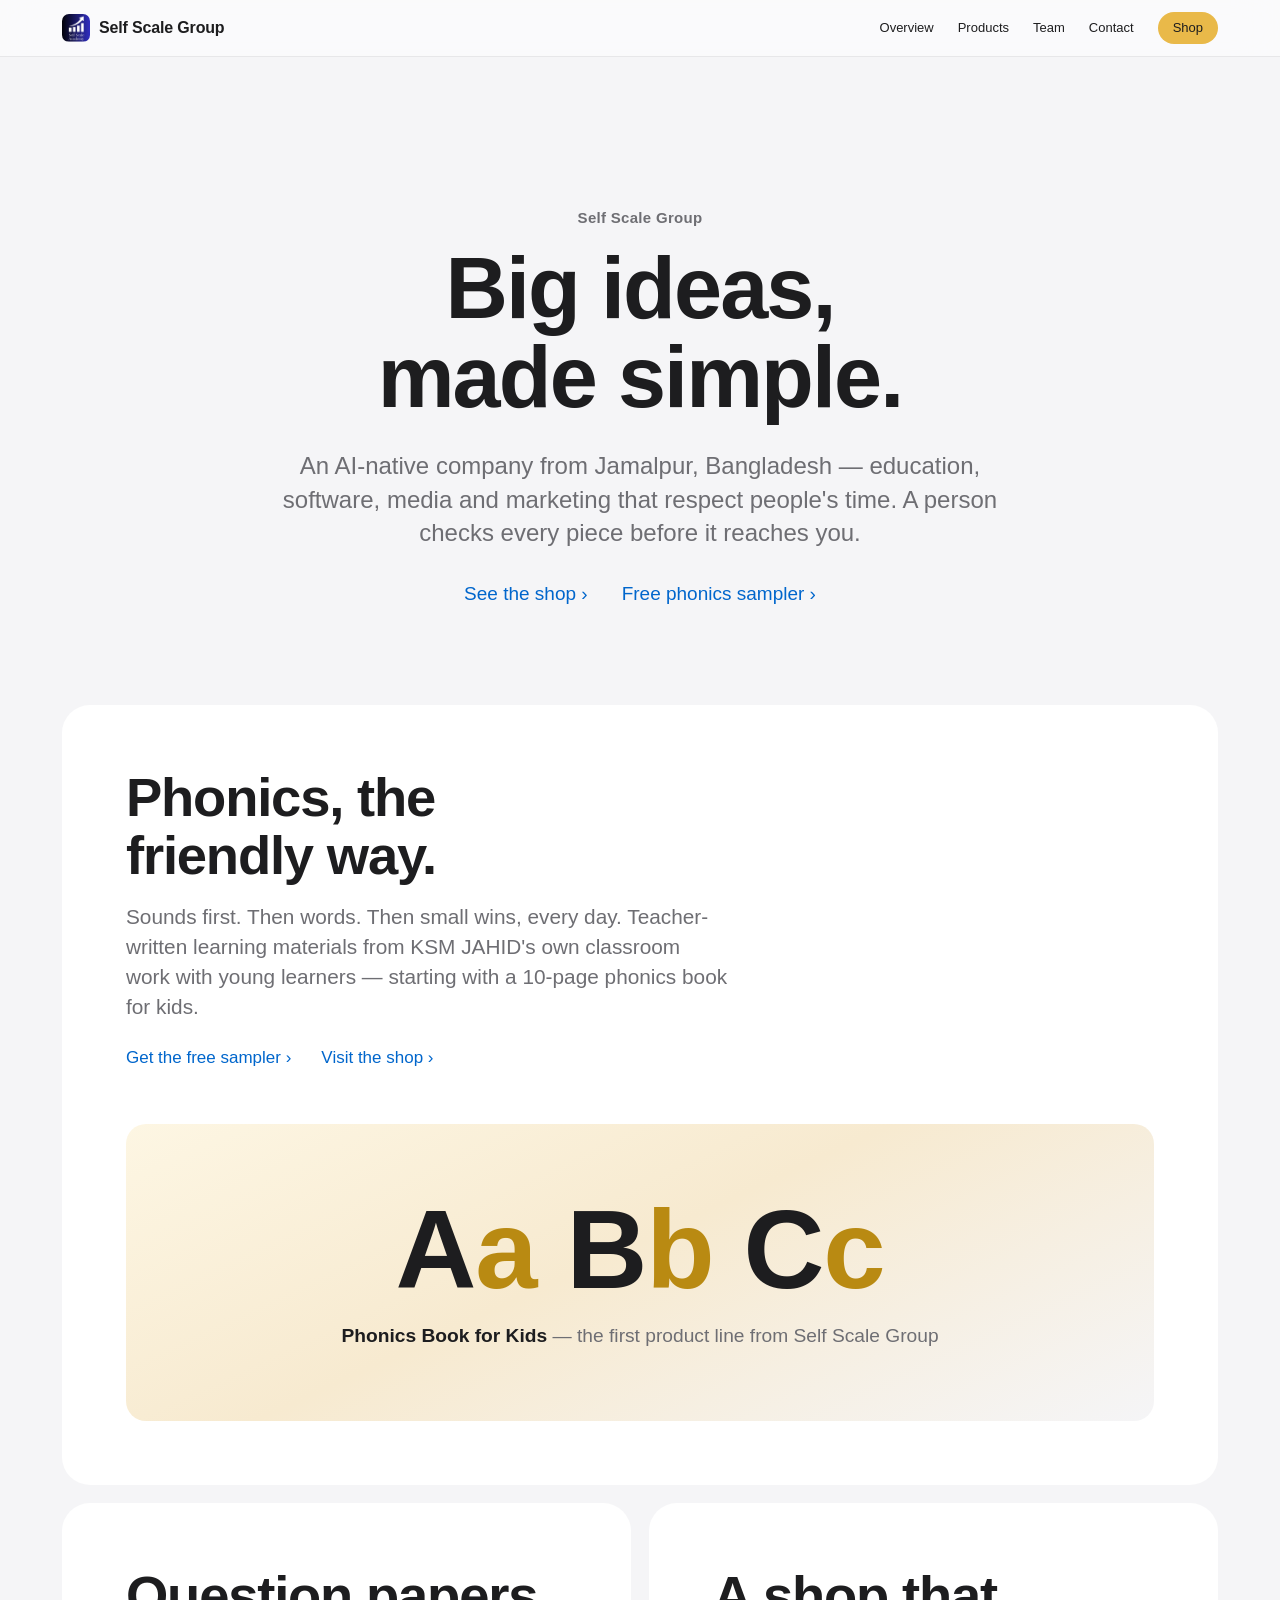
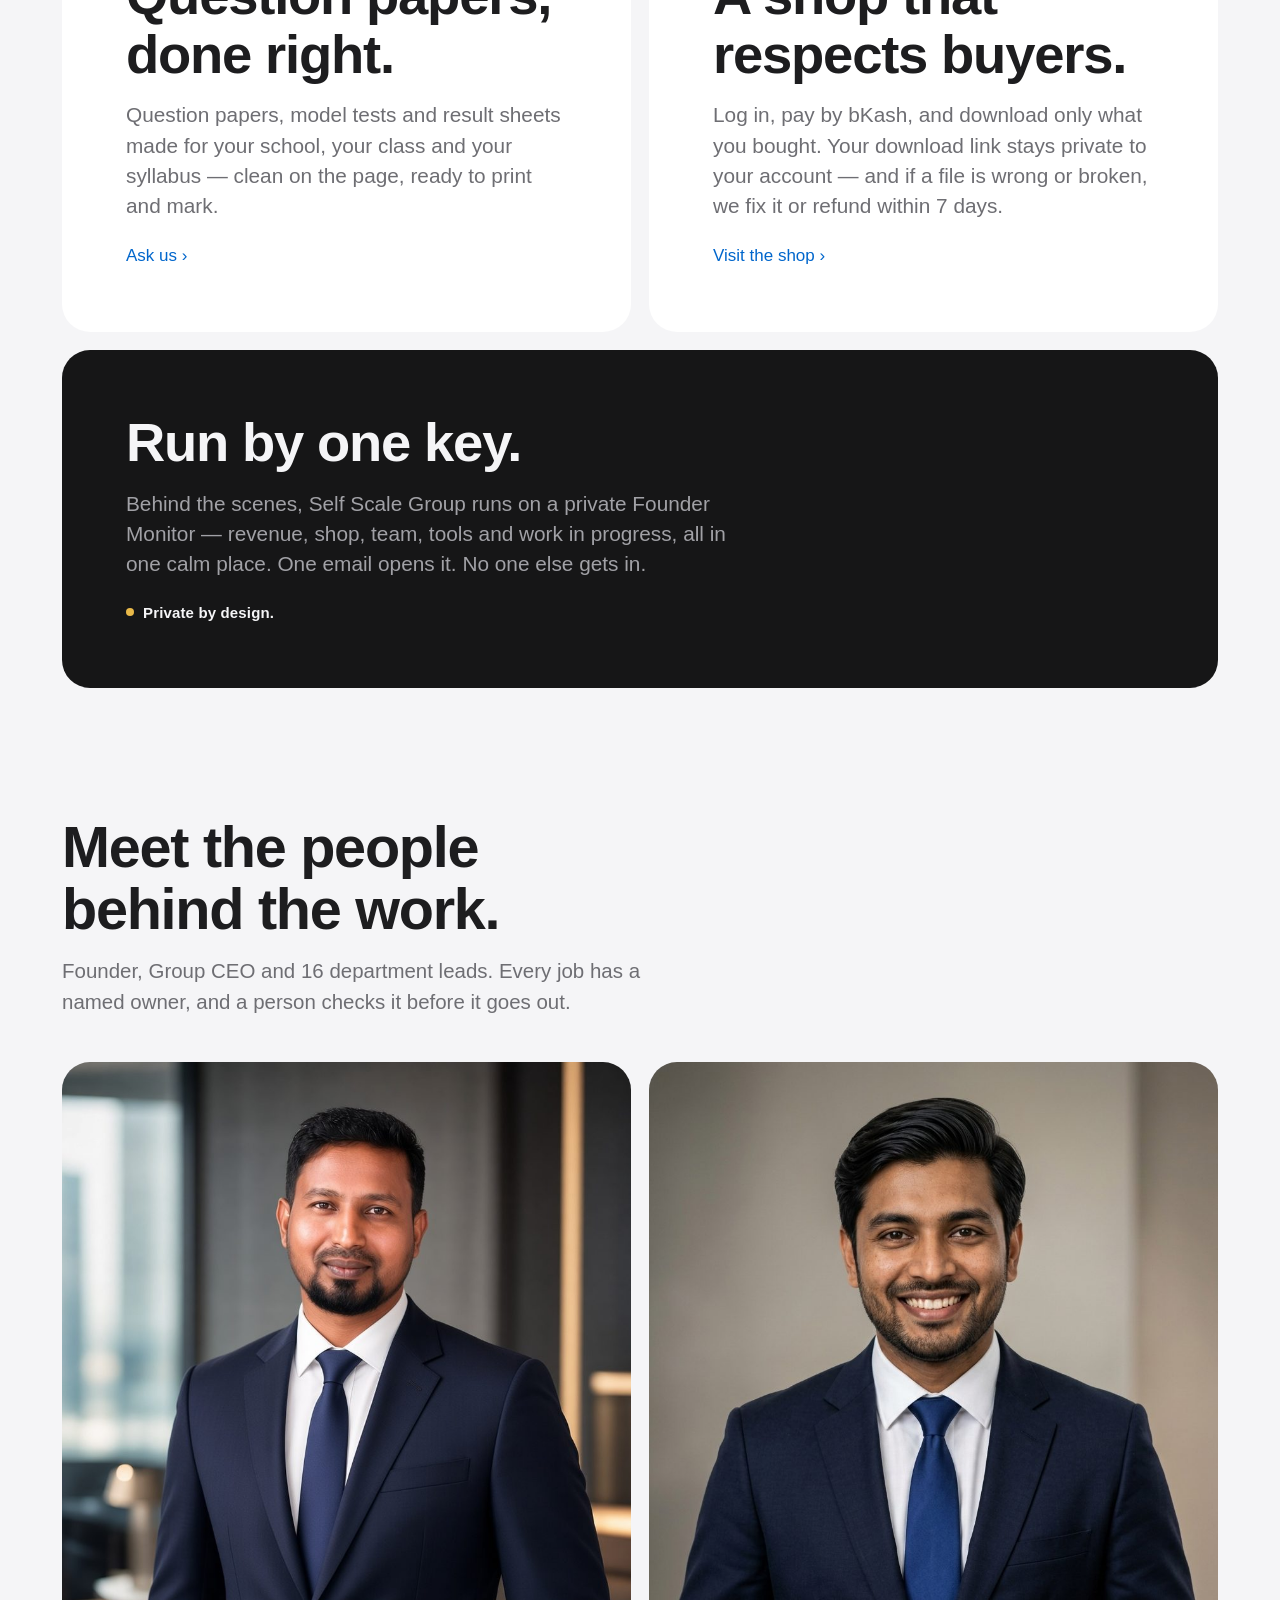
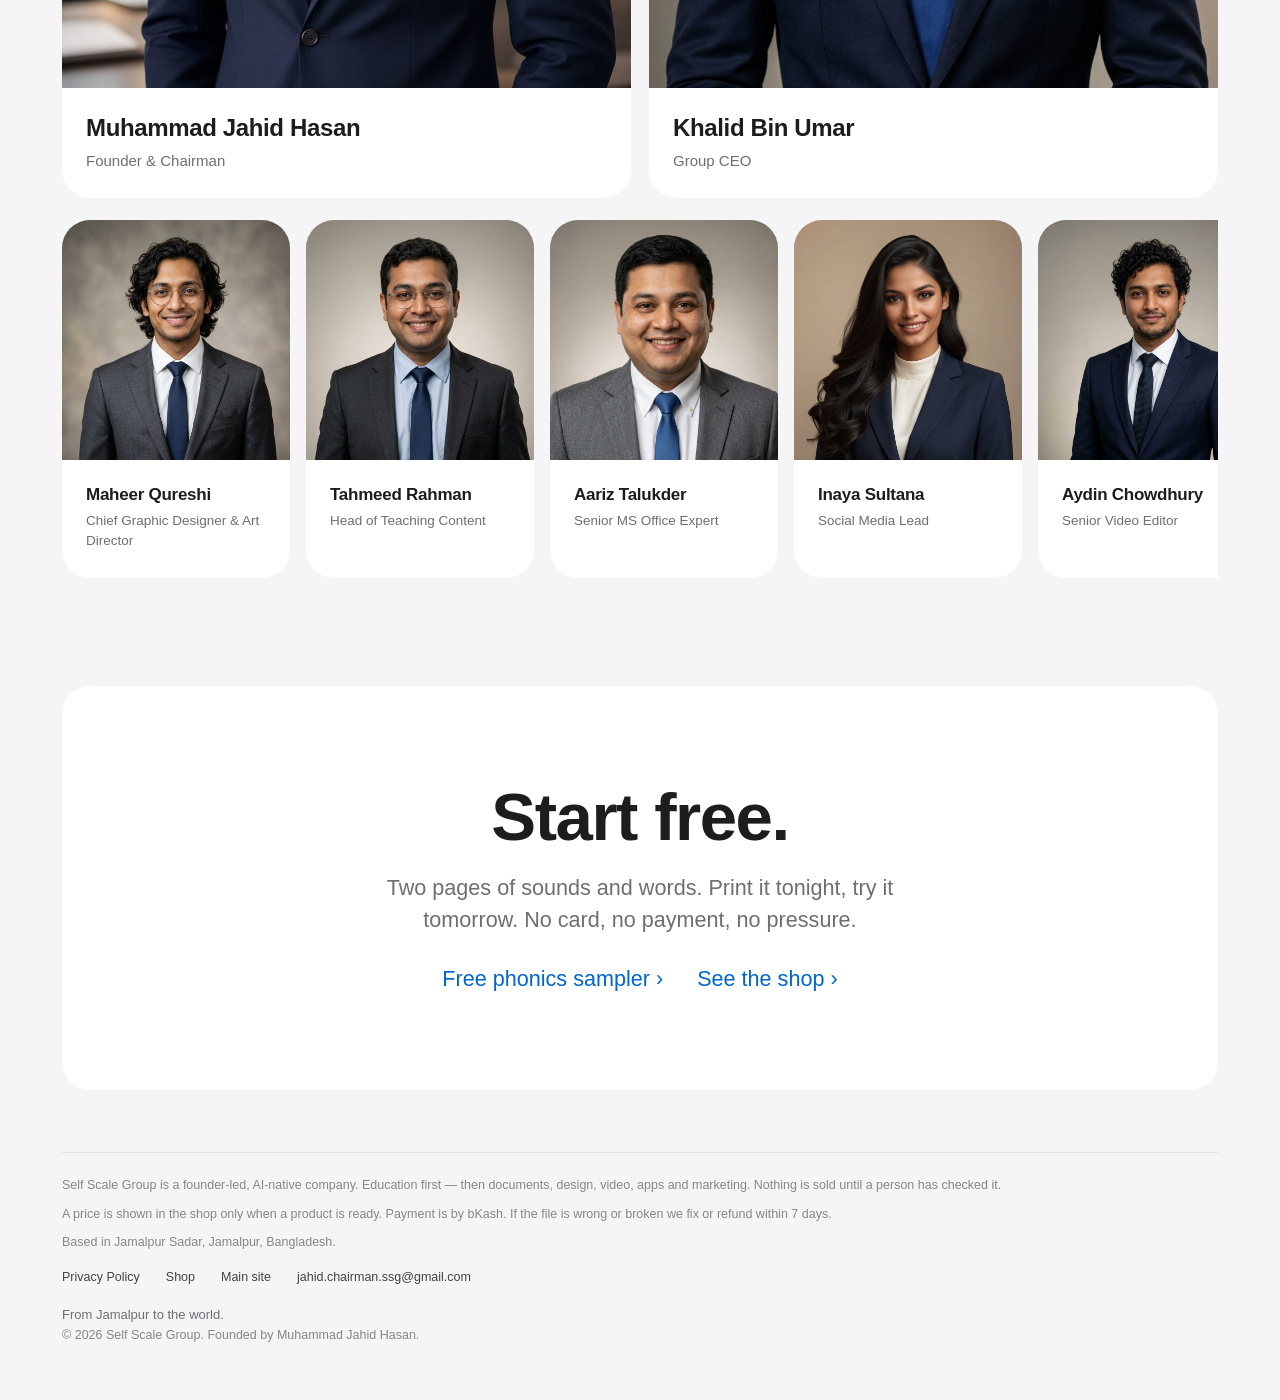
==== apple.html @ e23662d9 "Apple-style homepage preview (Founder review)" ====
<!DOCTYPE html>
<html lang="en">
<head>
<meta charset="utf-8">
<meta name="viewport" content="width=device-width, initial-scale=1">
<title>Self Scale Group</title>
<meta name="description" content="Self Scale Group is a founder-led, AI-native company from Jamalpur, Bangladesh: education, software, media and marketing, checked by a person before it reaches you.">
<meta name="robots" content="noindex">
<link rel="stylesheet" href="apple.css">
<link rel="icon" href="assets/logo-original.jpg">
</head>
<body>

<!-- ============ STICKY MINI-NAV ============ -->
<header class="mini-nav" id="miniNav">
  <div class="nav-in">
    <a class="wordmark" href="#top" aria-label="Self Scale Group — home">
      <img src="assets/logo-original.jpg" alt="" width="28" height="28">Self&nbsp;Scale&nbsp;Group
    </a>
    <nav class="nav-links" aria-label="Preview">
      <a href="#top">Overview</a>
      <a href="#products">Products</a>
      <a href="#team">Team</a>
      <a href="#contact">Contact</a>
      <a class="shop-pill" href="shop.html">Shop</a>
    </nav>
  </div>
</header>

<main id="top">

  <!-- ============ HERO ============ -->
  <section class="hero reveal">
    <p class="eyebrow">Self Scale Group</p>
    <h1>Big ideas, made simple.</h1>
    <p class="sub">An AI-native company from Jamalpur, Bangladesh — education, software, media and marketing that respect people's time. A person checks every piece before it reaches you.</p>
    <p class="hero-links">
      <a href="shop.html">See the shop</a>
      <a href="assets/Phonics_Free_Sampler.pdf">Free phonics sampler</a>
    </p>
  </section>

  <div class="wrap" id="products">
    <div class="tiles">

      <!-- ============ FEATURE TILE ============ -->
      <article class="tile light reveal">
        <h2>Phonics, the friendly way.</h2>
        <p class="tile-sub">Sounds first. Then words. Then small wins, every day. Teacher-written learning materials from KSM JAHID's own classroom work with young learners — starting with a 10-page phonics book for kids.</p>
        <p class="tile-links">
          <a href="assets/Phonics_Free_Sampler.pdf">Get the free sampler</a>
          <a href="shop.html">Visit the shop</a>
        </p>
        <div class="book-art" aria-hidden="true">
          <p class="letters">A<span>a</span> B<span>b</span> C<span>c</span></p>
          <p class="book-title"><b>Phonics Book for Kids</b> — the first product line from Self Scale Group</p>
        </div>
      </article>

      <!-- ============ TWO-TILE GRID ============ -->
      <div class="grid-2">
        <article class="tile light reveal">
          <h2>Question papers, done right.</h2>
          <p class="tile-sub">Question papers, model tests and result sheets made for your school, your class and your syllabus — clean on the page, ready to print and mark.</p>
          <p class="tile-links">
            <a href="index.html#contact">Ask us</a>
          </p>
        </article>
        <article class="tile light reveal">
          <h2>A shop that respects buyers.</h2>
          <p class="tile-sub">Log in, pay by bKash, and download only what you bought. Your download link stays private to your account — and if a file is wrong or broken, we fix it or refund within 7 days.</p>
          <p class="tile-links">
            <a href="shop.html">Visit the shop</a>
          </p>
        </article>
      </div>

      <!-- ============ DARK TILE ============ -->
      <article class="tile dark reveal">
        <h2>Run by one key.</h2>
        <p class="tile-sub">Behind the scenes, Self Scale Group runs on a private Founder Monitor — revenue, shop, team, tools and work in progress, all in one calm place. One email opens it. No one else gets in.</p>
        <p class="dark-note">Private by design.</p>
      </article>

    </div>
  </div>

  <!-- ============ TEAM ============ -->
  <section class="team-sec" id="team">
    <div class="wrap">
      <div class="reveal">
        <h2>Meet the people behind the work.</h2>
        <p class="sec-sub">Founder, Group CEO and 16 department leads. Every job has a named owner, and a person checks it before it goes out.</p>
      </div>

      <div class="lead-pair">
        <article class="person big reveal zoom">
          <div class="photo"><img src="assets/photos/founder.jpg" alt="Portrait of Muhammad Jahid Hasan" width="900" height="1121" loading="lazy"></div>
          <div class="meta">
            <p class="name">Muhammad Jahid Hasan</p>
            <p class="role">Founder &amp; Chairman</p>
          </div>
        </article>
        <article class="person big reveal zoom">
          <div class="photo"><img src="assets/photos/ceo.jpg" alt="Portrait of Khalid Bin Umar" width="896" height="1200" loading="lazy"></div>
          <div class="meta">
            <p class="name">Khalid Bin Umar</p>
            <p class="role">Group CEO</p>
          </div>
        </article>
      </div>

      <div class="team-row-wrap reveal">
        <div class="team-row" aria-label="Department leads">
          <article class="person">
            <div class="photo"><img src="assets/photos/maheer.jpg" alt="Portrait of Maheer Qureshi" loading="lazy"></div>
            <div class="meta"><p class="name">Maheer Qureshi</p><p class="role">Chief Graphic Designer &amp; Art Director</p></div>
          </article>
          <article class="person">
            <div class="photo"><img src="assets/photos/tahmeed.jpg" alt="Portrait of Tahmeed Rahman" loading="lazy"></div>
            <div class="meta"><p class="name">Tahmeed Rahman</p><p class="role">Head of Teaching Content</p></div>
          </article>
          <article class="person">
            <div class="photo"><img src="assets/photos/aariz.jpg" alt="Portrait of Aariz Talukder" loading="lazy"></div>
            <div class="meta"><p class="name">Aariz Talukder</p><p class="role">Senior MS Office Expert</p></div>
          </article>
          <article class="person">
            <div class="photo"><img src="assets/photos/inaya.jpg" alt="Portrait of Inaya Sultana" loading="lazy"></div>
            <div class="meta"><p class="name">Inaya Sultana</p><p class="role">Social Media Lead</p></div>
          </article>
          <article class="person">
            <div class="photo"><img src="assets/photos/aydin.jpg" alt="Portrait of Aydin Chowdhury" loading="lazy"></div>
            <div class="meta"><p class="name">Aydin Chowdhury</p><p class="role">Senior Video Editor</p></div>
          </article>
          <article class="person">
            <div class="photo"><img src="assets/photos/arham.jpg" alt="Portrait of Arham Siddiqui" loading="lazy"></div>
            <div class="meta"><p class="name">Arham Siddiqui</p><p class="role">Marketing Lead</p></div>
          </article>
          <article class="person">
            <div class="photo"><img src="assets/photos/zavian.jpg" alt="Portrait of Zavian Karim" loading="lazy"></div>
            <div class="meta"><p class="name">Zavian Karim</p><p class="role">Senior App Developer</p></div>
          </article>
          <article class="person">
            <div class="photo"><img src="assets/photos/taseen.jpg" alt="Portrait of Taseen Ahmed" loading="lazy"></div>
            <div class="meta"><p class="name">Taseen Ahmed</p><p class="role">AI Prompt Engineer</p></div>
          </article>
          <article class="person">
            <div class="photo"><img src="assets/photos/zunaira.jpg" alt="Portrait of Zunaira Haque" loading="lazy"></div>
            <div class="meta"><p class="name">Zunaira Haque</p><p class="role">Chief Quality Checker</p></div>
          </article>
          <article class="person">
            <div class="photo"><img src="assets/photos/awuf.jpg" alt="Portrait of Abdur Rahman Awuf" loading="lazy"></div>
            <div class="meta"><p class="name">Abdur Rahman Awuf</p><p class="role">Head of Finance &amp; Accounts</p></div>
          </article>
          <article class="person">
            <div class="photo"><img src="assets/photos/samira.jpg" alt="Portrait of Samira Khatun" loading="lazy"></div>
            <div class="meta"><p class="name">Samira Khatun</p><p class="role">Head of People &amp; HR</p></div>
          </article>
          <article class="person">
            <div class="photo"><img src="assets/photos/rafid.jpg" alt="Portrait of Rafid Hasan" loading="lazy"></div>
            <div class="meta"><p class="name">Rafid Hasan</p><p class="role">Operations Manager</p></div>
          </article>
          <article class="person">
            <div class="photo"><img src="assets/photos/mishal.jpg" alt="Portrait of Mishal Karim" loading="lazy"></div>
            <div class="meta"><p class="name">Mishal Karim</p><p class="role">Head of Research &amp; Intelligence</p></div>
          </article>
          <article class="person">
            <div class="photo"><img src="assets/photos/arman.jpg" alt="Portrait of Arman Hossain" loading="lazy"></div>
            <div class="meta"><p class="name">Arman Hossain</p><p class="role">Head of Revenue &amp; Sales</p></div>
          </article>
          <article class="person">
            <div class="photo"><img src="assets/photos/nusrat.jpg" alt="Portrait of Nusrat Jahan" loading="lazy"></div>
            <div class="meta"><p class="name">Nusrat Jahan</p><p class="role">Client Success Lead</p></div>
          </article>
          <article class="person">
            <div class="photo"><img src="assets/photos/sakib.jpg" alt="Portrait of Sakib Rahman" loading="lazy"></div>
            <div class="meta"><p class="name">Sakib Rahman</p><p class="role">Legal &amp; Compliance Officer</p></div>
          </article>
        </div>
      </div>
    </div>
  </section>

  <!-- ============ CLOSING BAND ============ -->
  <div class="wrap">
    <section class="closing reveal">
      <h2>Start free.</h2>
      <p>Two pages of sounds and words. Print it tonight, try it tomorrow. No card, no payment, no pressure.</p>
      <p class="hero-links">
        <a href="assets/Phonics_Free_Sampler.pdf">Free phonics sampler</a>
        <a href="shop.html">See the shop</a>
      </p>
    </section>
  </div>

</main>

<!-- ============ FOOTER ============ -->
<footer class="site-foot" id="contact">
  <div class="wrap">
    <div class="fine">
      <p>Self Scale Group is a founder-led, AI-native company. Education first — then documents, design, video, apps and marketing. Nothing is sold until a person has checked it.</p>
      <p>A price is shown in the shop only when a product is ready. Payment is by bKash. If the file is wrong or broken we fix or refund within 7 days.</p>
      <p>Based in Jamalpur Sadar, Jamalpur, Bangladesh.</p>
    </div>
    <div class="foot-row">
      <a href="privacy.html">Privacy Policy</a>
      <a href="shop.html">Shop</a>
      <a href="index.html">Main site</a>
      <a href="mailto:jahid.chairman.ssg@gmail.com">jahid.chairman.ssg@gmail.com</a>
    </div>
    <p class="foot-sign">From Jamalpur to the world.</p>
    <p>© 2026 Self Scale Group. Founded by Muhammad Jahid Hasan.</p>
  </div>
</footer>

<script>
(function () {
  var reduce = window.matchMedia("(prefers-reduced-motion: reduce)").matches;

  /* fade-and-rise on scroll, with a soft stagger per section */
  var items = Array.prototype.slice.call(document.querySelectorAll(".reveal"));
  items.forEach(function (el, i) {
    el.style.transitionDelay = ((i % 3) * 0.12) + "s";
  });
  if (reduce || !("IntersectionObserver" in window)) {
    items.forEach(function (el) { el.classList.add("in"); });
  } else {
    var io = new IntersectionObserver(function (entries) {
      entries.forEach(function (entry) {
        if (entry.isIntersecting) {
          entry.target.classList.add("in");
          io.unobserve(entry.target);
        }
      });
    }, { threshold: 0.15, rootMargin: "0px 0px -6% 0px" });
    items.forEach(function (el) { io.observe(el); });
  }

  /* glass nav shadow after scroll */
  var nav = document.getElementById("miniNav");
  function onScroll() {
    if (window.scrollY > 8) nav.classList.add("scrolled");
    else nav.classList.remove("scrolled");
  }
  window.addEventListener("scroll", onScroll, { passive: true });
  onScroll();
})();
</script>
</body>
</html>
---- apple.css ----
/* Self Scale Group — Apple-style preview (apple.html)
   Design language: calm white / #f5f5f7 surfaces, near-black ink,
   one blue link colour, giant rounded tiles, glass sticky bar. */

:root{
  --bg:#f5f5f7;
  --surface:#fff;
  --ink:#1d1d1f;
  --sub:#6e6e73;
  --faint:#86868b;
  --link:#06c;
  --link-hover:#004c99;
  --gold:#e9b949;
  --gold-ink:#1d1d1f;
  --hair:rgba(0,0,0,.08);
  --radius:28px;
  --radius-s:20px;
  --wrap:1200px;
}

*{box-sizing:border-box}
html{scroll-behavior:smooth}
body{
  margin:0;
  background:var(--bg);
  color:var(--ink);
  font-family:-apple-system,BlinkMacSystemFont,"SF Pro Display",Inter,"Helvetica Neue",Helvetica,Arial,sans-serif;
  font-size:17px;
  line-height:1.5;
  -webkit-font-smoothing:antialiased;
  text-rendering:optimizeLegibility;
}
img{display:block;max-width:100%}
a{color:var(--link);text-decoration:none}
a:hover{color:var(--link-hover);text-decoration:underline}
h1,h2,h3{margin:0;font-weight:700;letter-spacing:-.022em;color:var(--ink)}
p{margin:0}
ul{margin:0;padding:0;list-style:none}

.wrap{max-width:var(--wrap);margin:0 auto;padding:0 22px}

/* ---------- sticky glass nav ---------- */
.mini-nav{
  position:sticky;top:0;z-index:50;
  background:rgba(251,251,253,.78);
  -webkit-backdrop-filter:saturate(1.8) blur(20px);
  backdrop-filter:saturate(1.8) blur(20px);
  border-bottom:1px solid var(--hair);
  transition:box-shadow .35s ease;
}
.mini-nav.scrolled{box-shadow:0 8px 30px rgba(0,0,0,.08)}
.nav-in{
  max-width:var(--wrap);margin:0 auto;padding:0 22px;
  height:56px;display:flex;align-items:center;gap:26px;
}
.wordmark{display:flex;align-items:center;gap:9px;color:var(--ink);font-weight:600;font-size:16px;letter-spacing:-.01em;white-space:nowrap}
.wordmark:hover{color:var(--ink);text-decoration:none}
.wordmark img{width:28px;height:28px;border-radius:7px;object-fit:cover}
.nav-links{display:flex;align-items:center;gap:24px;margin-left:auto}
.nav-links a{color:var(--ink);font-size:13px;font-weight:400}
.nav-links a:hover{color:var(--link);text-decoration:none}
.shop-pill{
  background:var(--gold);color:var(--gold-ink)!important;
  padding:6px 15px;border-radius:999px;font-size:13px;font-weight:600;
}
.shop-pill:hover{filter:brightness(1.04)}

/* ---------- hero ---------- */
.hero{
  text-align:center;
  padding:clamp(72px,12vw,150px) 22px clamp(56px,8vw,96px);
  background:var(--bg);
}
.eyebrow{
  font-size:15px;font-weight:600;letter-spacing:.02em;color:var(--sub);
  text-transform:none;margin-bottom:14px;
}
.hero h1{
  font-size:clamp(2.9rem,7.5vw,5.4rem);
  line-height:1.04;font-weight:700;
  max-width:12ch;margin:0 auto;
}
.hero .sub{
  margin:26px auto 0;max-width:56ch;
  font-size:clamp(1.15rem,2.4vw,1.5rem);line-height:1.4;color:var(--sub);font-weight:400;
}
.hero-links{margin-top:30px;display:flex;gap:34px;justify-content:center;flex-wrap:wrap;font-size:19px}
.hero-links a::after{content:" ›"}

/* ---------- tiles ---------- */
.tiles{display:grid;gap:18px;padding-bottom:18px}
.tile{
  border-radius:var(--radius);
  padding:clamp(34px,5vw,64px);
  overflow:hidden;position:relative;
}
.tile.light{background:var(--surface)}
.tile h2{font-size:clamp(2rem,4.6vw,3.4rem);line-height:1.08;max-width:16ch}
.tile .tile-sub{margin-top:16px;font-size:clamp(1.05rem,2vw,1.3rem);color:var(--sub);max-width:52ch;line-height:1.45}
.tile .tile-links{margin-top:22px;display:flex;gap:30px;flex-wrap:wrap;font-size:17px}
.tile .tile-links a::after{content:" ›"}

/* feature tile art */
.book-art{
  margin-top:clamp(30px,5vw,54px);
  border-radius:var(--radius-s);
  background:linear-gradient(155deg,#fdf6e3 0%,#f7ead0 46%,#f5f5f7 100%);
  padding:clamp(34px,6vw,70px) 24px;
  text-align:center;
}
.book-art .letters{
  font-size:clamp(3.4rem,10vw,7rem);font-weight:700;letter-spacing:-.01em;color:var(--ink);line-height:1;
}
.book-art .letters span{color:#b98a12}
.book-art .book-title{margin-top:16px;font-size:clamp(1rem,2vw,1.2rem);color:var(--sub);font-weight:500}
.book-art .book-title b{color:var(--ink);font-weight:600}

/* two-up grid */
.grid-2{display:grid;grid-template-columns:1fr 1fr;gap:18px}

/* dark tile */
.tile.dark{background:#161617;color:#f5f5f7}
.tile.dark h2{color:#f5f5f7}
.tile.dark .tile-sub{color:#a1a1a6}
.dark-note{margin-top:22px;font-size:15px;font-weight:600;color:#f5f5f7;letter-spacing:.01em}
.dark-note::before{content:"";display:inline-block;width:8px;height:8px;border-radius:50%;background:var(--gold);margin-right:9px;vertical-align:2px}

/* ---------- team ---------- */
.team-sec{padding:clamp(64px,9vw,110px) 0 clamp(56px,8vw,90px)}
.team-sec h2{
  font-size:clamp(2.1rem,5vw,3.6rem);line-height:1.08;max-width:18ch;
}
.team-sec .sec-sub{margin-top:16px;color:var(--sub);font-size:clamp(1.05rem,2vw,1.28rem);max-width:54ch}
.lead-pair{display:grid;grid-template-columns:1fr 1fr;gap:18px;margin-top:44px}
.person{
  background:var(--surface);border-radius:var(--radius);overflow:hidden;
}
.person .photo{aspect-ratio:4/4.4;background:#ececf0;overflow:hidden}
.person .photo img{width:100%;height:100%;object-fit:cover;object-position:center top;transition:transform 1.2s ease}
.person .meta{padding:22px 24px 26px}
.person .name{font-size:21px;font-weight:600;letter-spacing:-.015em}
.person .role{margin-top:4px;color:var(--sub);font-size:15px}
.person.big .name{font-size:24px}

.team-row-wrap{margin-top:18px}
.team-row{
  display:flex;gap:16px;overflow-x:auto;padding:4px 2px 18px;
  scroll-snap-type:x mandatory;
  scrollbar-width:thin;
}
.team-row .person{flex:0 0 228px;scroll-snap-align:start}
.team-row .person .photo{aspect-ratio:4/4.2}
.team-row .name{font-size:17px}
.team-row .role{font-size:13.5px}

/* ---------- closing band ---------- */
.closing{
  text-align:center;background:var(--surface);
  border-radius:var(--radius);
  padding:clamp(52px,8vw,96px) 24px;
  margin-bottom:18px;
}
.closing h2{font-size:clamp(2.4rem,6vw,4.2rem);line-height:1.05}
.closing p{margin:20px auto 0;color:var(--sub);font-size:clamp(1.08rem,2.2vw,1.35rem);max-width:46ch;line-height:1.45}
.closing .hero-links{margin-top:28px}

/* ---------- footer ---------- */
.site-foot{
  padding:44px 0 54px;font-size:12.5px;color:var(--faint);line-height:1.65;
}
.site-foot .fine{border-top:1px solid var(--hair);padding-top:22px;display:grid;gap:8px}
.site-foot a{color:#424245}
.site-foot a:hover{color:var(--link)}
.foot-row{display:flex;gap:26px;flex-wrap:wrap;margin-top:14px}
.foot-sign{margin-top:16px;color:var(--sub);font-size:13px}

/* ---------- scroll reveal ---------- */
.reveal{opacity:0;transform:translateY(24px);transition:opacity .9s ease,transform .9s ease}
.reveal.in{opacity:1;transform:translateY(0)}
.zoom img{transform:scale(1.07)}
.person.in .photo img,.tile.in .book-art{transform:scale(1)}
.book-art{transition:transform 1.2s ease;transform:scale(1.015)}
.tile.in .book-art{transform:scale(1)}
.zoom.in img{transform:scale(1.02)}

/* ---------- responsive ---------- */
@media (max-width:760px){
  .grid-2,.lead-pair{grid-template-columns:1fr}
  .nav-links a:not(.shop-pill){display:none}
  .tile{padding:30px 22px}
  .team-row .person{flex-basis:200px}
  .hero-links{gap:22px;font-size:17px}
}

@media (prefers-reduced-motion:reduce){
  html{scroll-behavior:auto}
  .reveal{opacity:1;transform:none;transition:none}
  .zoom img,.book-art,.person .photo img{transform:none;transition:none}
}
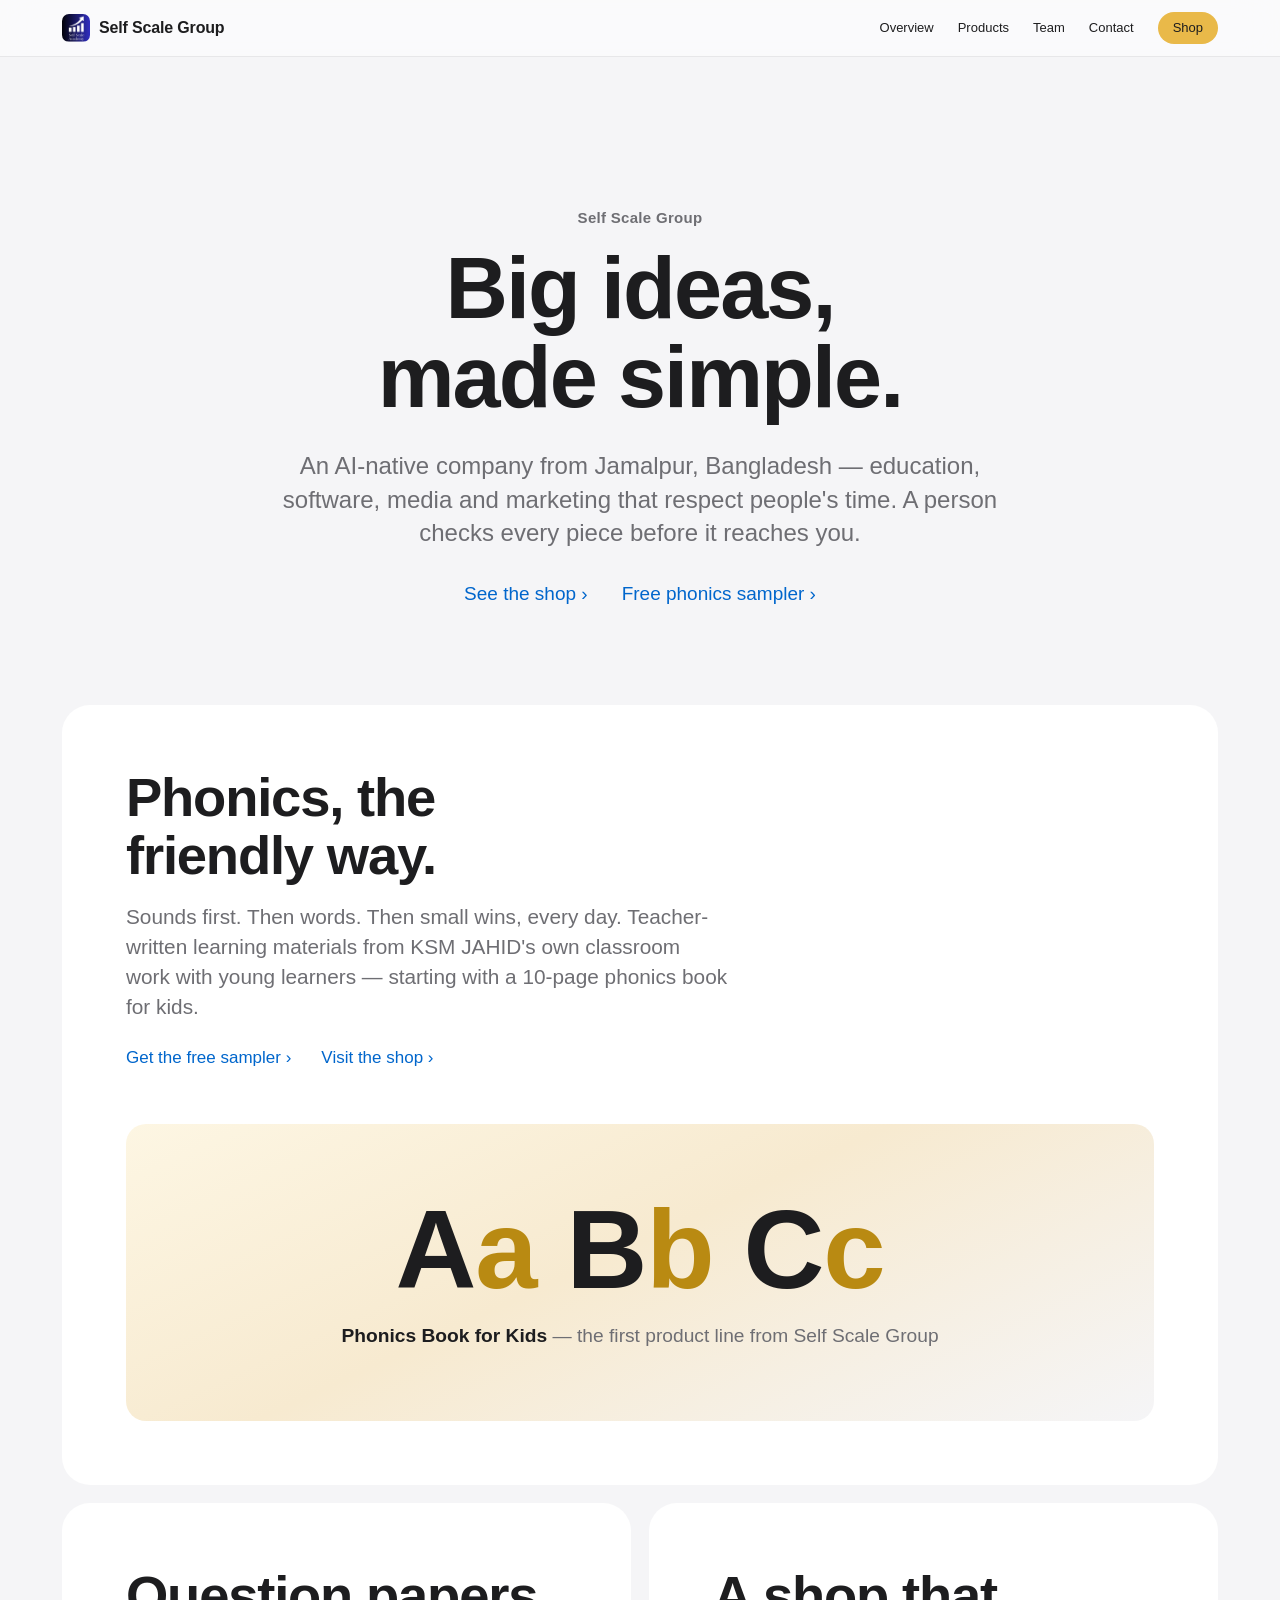
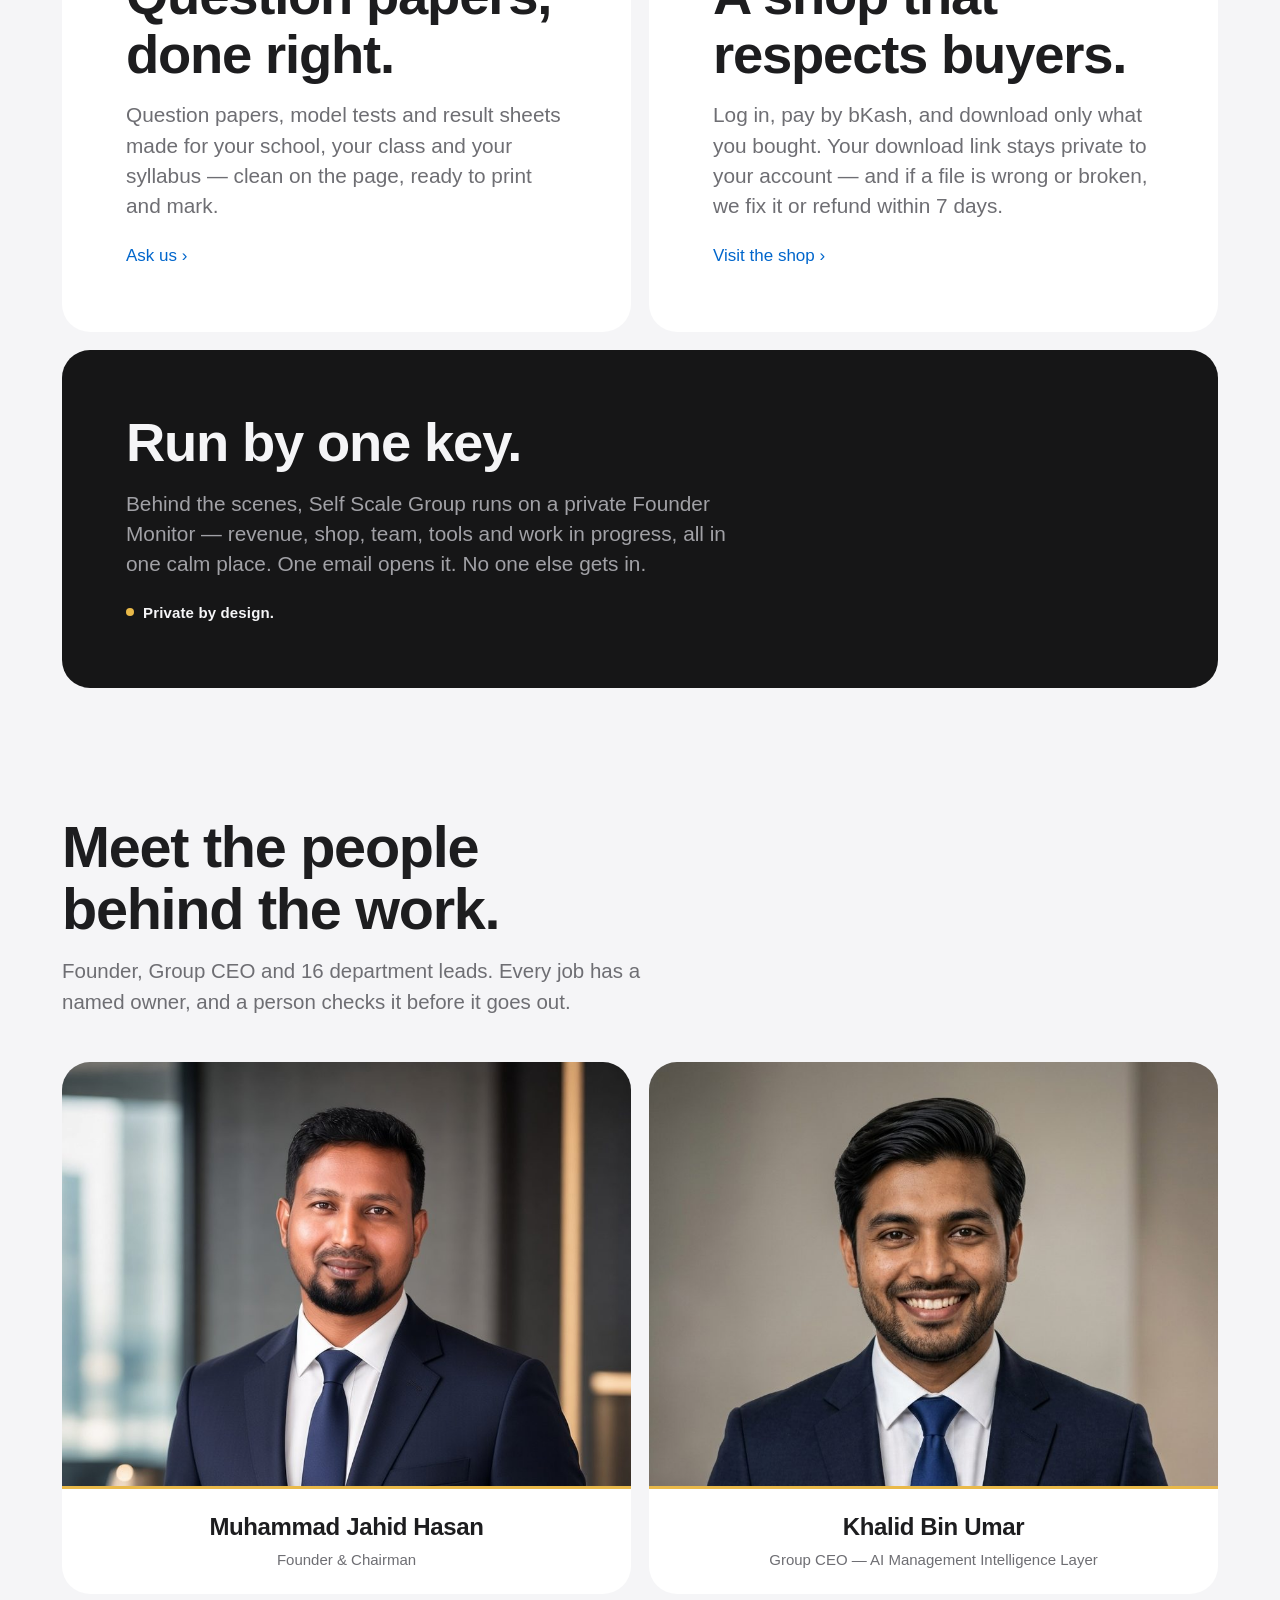
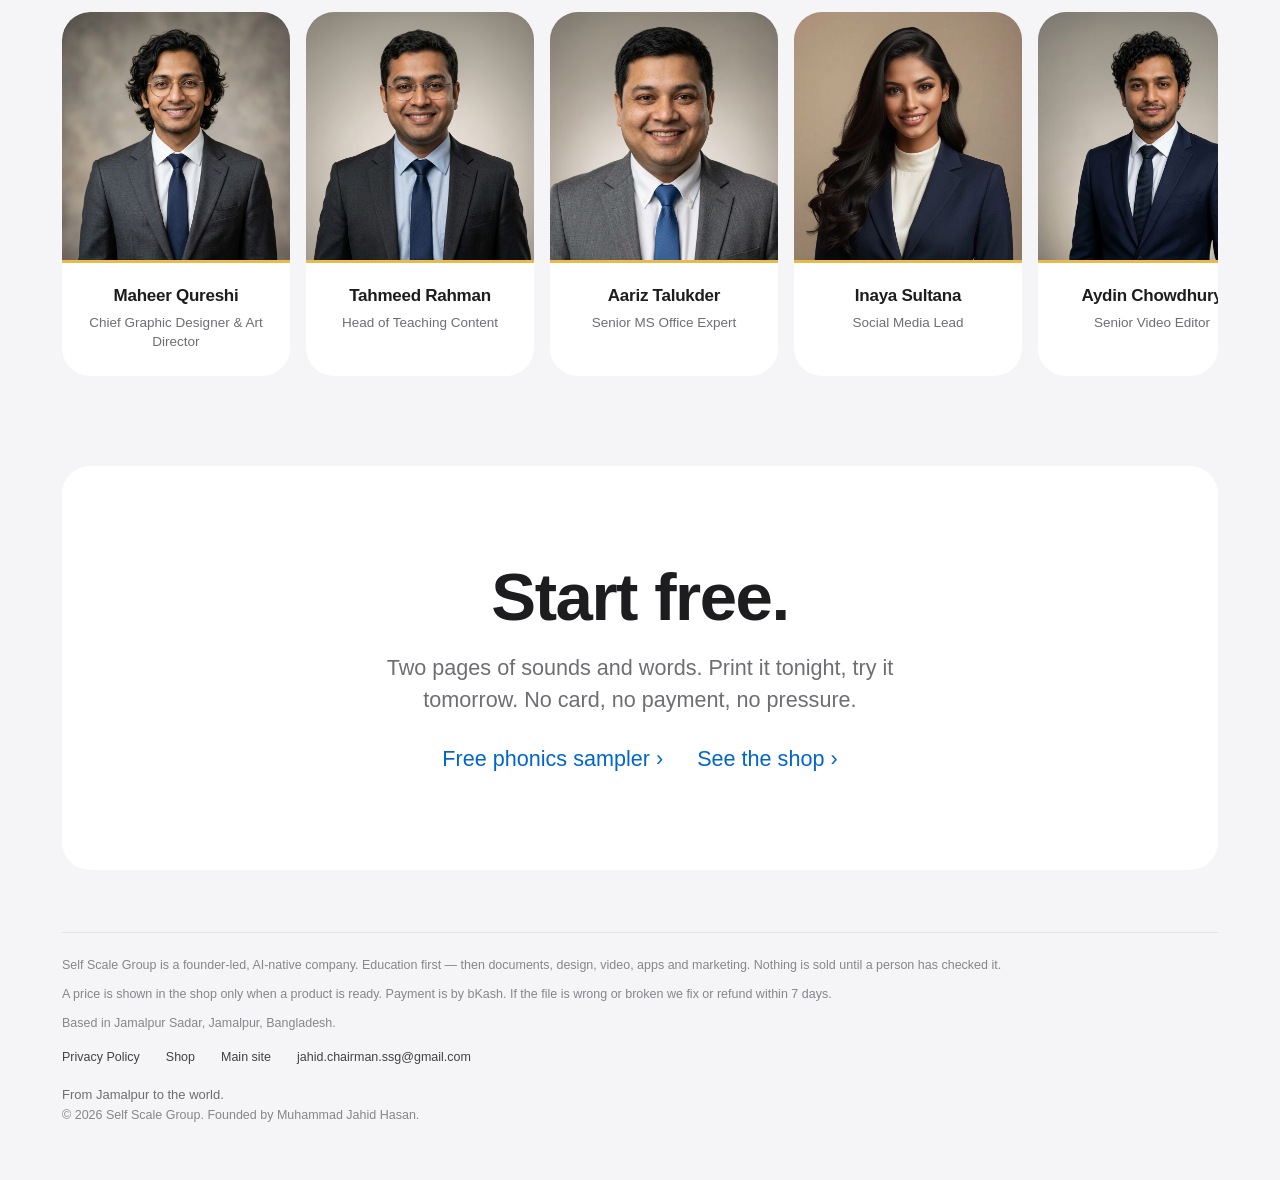
==== commit 0279ed4e: "Apple-style homepage live, photos fixed with auto-slide" ====
--- a/apple.html
+++ b/apple.html
@@ -94,88 +94,152 @@
       </div>
 
       <div class="lead-pair">
-        <article class="person big reveal zoom">
+        <article class="person big reveal">
           <div class="photo"><img src="assets/photos/founder.jpg" alt="Portrait of Muhammad Jahid Hasan" width="900" height="1121" loading="lazy"></div>
           <div class="meta">
             <p class="name">Muhammad Jahid Hasan</p>
             <p class="role">Founder &amp; Chairman</p>
           </div>
         </article>
-        <article class="person big reveal zoom">
+        <article class="person big reveal">
           <div class="photo"><img src="assets/photos/ceo.jpg" alt="Portrait of Khalid Bin Umar" width="896" height="1200" loading="lazy"></div>
           <div class="meta">
             <p class="name">Khalid Bin Umar</p>
-            <p class="role">Group CEO</p>
+            <p class="role">Group CEO — AI Management Intelligence Layer</p>
           </div>
         </article>
       </div>
 
-      <div class="team-row-wrap reveal">
-        <div class="team-row" aria-label="Department leads">
-          <article class="person">
-            <div class="photo"><img src="assets/photos/maheer.jpg" alt="Portrait of Maheer Qureshi" loading="lazy"></div>
-            <div class="meta"><p class="name">Maheer Qureshi</p><p class="role">Chief Graphic Designer &amp; Art Director</p></div>
-          </article>
-          <article class="person">
-            <div class="photo"><img src="assets/photos/tahmeed.jpg" alt="Portrait of Tahmeed Rahman" loading="lazy"></div>
-            <div class="meta"><p class="name">Tahmeed Rahman</p><p class="role">Head of Teaching Content</p></div>
-          </article>
-          <article class="person">
-            <div class="photo"><img src="assets/photos/aariz.jpg" alt="Portrait of Aariz Talukder" loading="lazy"></div>
-            <div class="meta"><p class="name">Aariz Talukder</p><p class="role">Senior MS Office Expert</p></div>
-          </article>
-          <article class="person">
-            <div class="photo"><img src="assets/photos/inaya.jpg" alt="Portrait of Inaya Sultana" loading="lazy"></div>
-            <div class="meta"><p class="name">Inaya Sultana</p><p class="role">Social Media Lead</p></div>
-          </article>
-          <article class="person">
-            <div class="photo"><img src="assets/photos/aydin.jpg" alt="Portrait of Aydin Chowdhury" loading="lazy"></div>
-            <div class="meta"><p class="name">Aydin Chowdhury</p><p class="role">Senior Video Editor</p></div>
-          </article>
-          <article class="person">
-            <div class="photo"><img src="assets/photos/arham.jpg" alt="Portrait of Arham Siddiqui" loading="lazy"></div>
-            <div class="meta"><p class="name">Arham Siddiqui</p><p class="role">Marketing Lead</p></div>
-          </article>
-          <article class="person">
-            <div class="photo"><img src="assets/photos/zavian.jpg" alt="Portrait of Zavian Karim" loading="lazy"></div>
-            <div class="meta"><p class="name">Zavian Karim</p><p class="role">Senior App Developer</p></div>
-          </article>
-          <article class="person">
-            <div class="photo"><img src="assets/photos/taseen.jpg" alt="Portrait of Taseen Ahmed" loading="lazy"></div>
-            <div class="meta"><p class="name">Taseen Ahmed</p><p class="role">AI Prompt Engineer</p></div>
-          </article>
-          <article class="person">
-            <div class="photo"><img src="assets/photos/zunaira.jpg" alt="Portrait of Zunaira Haque" loading="lazy"></div>
-            <div class="meta"><p class="name">Zunaira Haque</p><p class="role">Chief Quality Checker</p></div>
-          </article>
-          <article class="person">
-            <div class="photo"><img src="assets/photos/awuf.jpg" alt="Portrait of Abdur Rahman Awuf" loading="lazy"></div>
-            <div class="meta"><p class="name">Abdur Rahman Awuf</p><p class="role">Head of Finance &amp; Accounts</p></div>
-          </article>
-          <article class="person">
-            <div class="photo"><img src="assets/photos/samira.jpg" alt="Portrait of Samira Khatun" loading="lazy"></div>
-            <div class="meta"><p class="name">Samira Khatun</p><p class="role">Head of People &amp; HR</p></div>
-          </article>
-          <article class="person">
-            <div class="photo"><img src="assets/photos/rafid.jpg" alt="Portrait of Rafid Hasan" loading="lazy"></div>
-            <div class="meta"><p class="name">Rafid Hasan</p><p class="role">Operations Manager</p></div>
-          </article>
-          <article class="person">
-            <div class="photo"><img src="assets/photos/mishal.jpg" alt="Portrait of Mishal Karim" loading="lazy"></div>
-            <div class="meta"><p class="name">Mishal Karim</p><p class="role">Head of Research &amp; Intelligence</p></div>
-          </article>
-          <article class="person">
-            <div class="photo"><img src="assets/photos/arman.jpg" alt="Portrait of Arman Hossain" loading="lazy"></div>
-            <div class="meta"><p class="name">Arman Hossain</p><p class="role">Head of Revenue &amp; Sales</p></div>
-          </article>
-          <article class="person">
-            <div class="photo"><img src="assets/photos/nusrat.jpg" alt="Portrait of Nusrat Jahan" loading="lazy"></div>
-            <div class="meta"><p class="name">Nusrat Jahan</p><p class="role">Client Success Lead</p></div>
-          </article>
-          <article class="person">
-            <div class="photo"><img src="assets/photos/sakib.jpg" alt="Portrait of Sakib Rahman" loading="lazy"></div>
-            <div class="meta"><p class="name">Sakib Rahman</p><p class="role">Legal &amp; Compliance Officer</p></div>
-          </article>
+      <div class="team-row-wrap reveal" aria-label="Department leads — auto-scrolling">
+        <div class="team-track" role="group" aria-label="Department leads">
+          <article class="person">
+                      <div class="photo"><img src="assets/photos/maheer.jpg" alt="Portrait of Maheer Qureshi" loading="lazy"></div>
+                      <div class="meta"><p class="name">Maheer Qureshi</p><p class="role">Chief Graphic Designer &amp; Art Director</p></div>
+                    </article>
+          <article class="person">
+                      <div class="photo"><img src="assets/photos/tahmeed.jpg" alt="Portrait of Tahmeed Rahman" loading="lazy"></div>
+                      <div class="meta"><p class="name">Tahmeed Rahman</p><p class="role">Head of Teaching Content</p></div>
+                    </article>
+          <article class="person">
+                      <div class="photo"><img src="assets/photos/aariz.jpg" alt="Portrait of Aariz Talukder" loading="lazy"></div>
+                      <div class="meta"><p class="name">Aariz Talukder</p><p class="role">Senior MS Office Expert</p></div>
+                    </article>
+          <article class="person">
+                      <div class="photo"><img src="assets/photos/inaya.jpg" alt="Portrait of Inaya Sultana" loading="lazy"></div>
+                      <div class="meta"><p class="name">Inaya Sultana</p><p class="role">Social Media Lead</p></div>
+                    </article>
+          <article class="person">
+                      <div class="photo"><img src="assets/photos/aydin.jpg" alt="Portrait of Aydin Chowdhury" loading="lazy"></div>
+                      <div class="meta"><p class="name">Aydin Chowdhury</p><p class="role">Senior Video Editor</p></div>
+                    </article>
+          <article class="person">
+                      <div class="photo"><img src="assets/photos/arham.jpg" alt="Portrait of Arham Siddiqui" loading="lazy"></div>
+                      <div class="meta"><p class="name">Arham Siddiqui</p><p class="role">Marketing Lead</p></div>
+                    </article>
+          <article class="person">
+                      <div class="photo"><img src="assets/photos/zavian.jpg" alt="Portrait of Zavian Karim" loading="lazy"></div>
+                      <div class="meta"><p class="name">Zavian Karim</p><p class="role">Senior App Developer</p></div>
+                    </article>
+          <article class="person">
+                      <div class="photo"><img src="assets/photos/taseen.jpg" alt="Portrait of Taseen Ahmed" loading="lazy"></div>
+                      <div class="meta"><p class="name">Taseen Ahmed</p><p class="role">AI Prompt Engineer</p></div>
+                    </article>
+          <article class="person">
+                      <div class="photo"><img src="assets/photos/zunaira.jpg" alt="Portrait of Zunaira Haque" loading="lazy"></div>
+                      <div class="meta"><p class="name">Zunaira Haque</p><p class="role">Chief Quality Checker</p></div>
+                    </article>
+          <article class="person">
+                      <div class="photo"><img src="assets/photos/awuf.jpg" alt="Portrait of Abdur Rahman Awuf" loading="lazy"></div>
+                      <div class="meta"><p class="name">Abdur Rahman Awuf</p><p class="role">Head of Finance &amp; Accounts</p></div>
+                    </article>
+          <article class="person">
+                      <div class="photo"><img src="assets/photos/samira.jpg" alt="Portrait of Samira Khatun" loading="lazy"></div>
+                      <div class="meta"><p class="name">Samira Khatun</p><p class="role">Head of People &amp; HR</p></div>
+                    </article>
+          <article class="person">
+                      <div class="photo"><img src="assets/photos/rafid.jpg" alt="Portrait of Rafid Hasan" loading="lazy"></div>
+                      <div class="meta"><p class="name">Rafid Hasan</p><p class="role">Operations Manager</p></div>
+                    </article>
+          <article class="person">
+                      <div class="photo"><img src="assets/photos/mishal.jpg" alt="Portrait of Mishal Karim" loading="lazy"></div>
+                      <div class="meta"><p class="name">Mishal Karim</p><p class="role">Head of Research &amp; Intelligence</p></div>
+                    </article>
+          <article class="person">
+                      <div class="photo"><img src="assets/photos/arman.jpg" alt="Portrait of Arman Hossain" loading="lazy"></div>
+                      <div class="meta"><p class="name">Arman Hossain</p><p class="role">Head of Revenue &amp; Sales</p></div>
+                    </article>
+          <article class="person">
+                      <div class="photo"><img src="assets/photos/nusrat.jpg" alt="Portrait of Nusrat Jahan" loading="lazy"></div>
+                      <div class="meta"><p class="name">Nusrat Jahan</p><p class="role">Client Success Lead</p></div>
+                    </article>
+          <article class="person">
+                      <div class="photo"><img src="assets/photos/sakib.jpg" alt="Portrait of Sakib Rahman" loading="lazy"></div>
+                      <div class="meta"><p class="name">Sakib Rahman</p><p class="role">Legal &amp; Compliance Officer</p></div>
+                    </article>
+          <article class="person" aria-hidden="true">
+                      <div class="photo"><img src="assets/photos/maheer.jpg" alt="Portrait of Maheer Qureshi" loading="lazy"></div>
+                      <div class="meta"><p class="name">Maheer Qureshi</p><p class="role">Chief Graphic Designer &amp; Art Director</p></div>
+                    </article>
+          <article class="person" aria-hidden="true">
+                      <div class="photo"><img src="assets/photos/tahmeed.jpg" alt="Portrait of Tahmeed Rahman" loading="lazy"></div>
+                      <div class="meta"><p class="name">Tahmeed Rahman</p><p class="role">Head of Teaching Content</p></div>
+                    </article>
+          <article class="person" aria-hidden="true">
+                      <div class="photo"><img src="assets/photos/aariz.jpg" alt="Portrait of Aariz Talukder" loading="lazy"></div>
+                      <div class="meta"><p class="name">Aariz Talukder</p><p class="role">Senior MS Office Expert</p></div>
+                    </article>
+          <article class="person" aria-hidden="true">
+                      <div class="photo"><img src="assets/photos/inaya.jpg" alt="Portrait of Inaya Sultana" loading="lazy"></div>
+                      <div class="meta"><p class="name">Inaya Sultana</p><p class="role">Social Media Lead</p></div>
+                    </article>
+          <article class="person" aria-hidden="true">
+                      <div class="photo"><img src="assets/photos/aydin.jpg" alt="Portrait of Aydin Chowdhury" loading="lazy"></div>
+                      <div class="meta"><p class="name">Aydin Chowdhury</p><p class="role">Senior Video Editor</p></div>
+                    </article>
+          <article class="person" aria-hidden="true">
+                      <div class="photo"><img src="assets/photos/arham.jpg" alt="Portrait of Arham Siddiqui" loading="lazy"></div>
+                      <div class="meta"><p class="name">Arham Siddiqui</p><p class="role">Marketing Lead</p></div>
+                    </article>
+          <article class="person" aria-hidden="true">
+                      <div class="photo"><img src="assets/photos/zavian.jpg" alt="Portrait of Zavian Karim" loading="lazy"></div>
+                      <div class="meta"><p class="name">Zavian Karim</p><p class="role">Senior App Developer</p></div>
+                    </article>
+          <article class="person" aria-hidden="true">
+                      <div class="photo"><img src="assets/photos/taseen.jpg" alt="Portrait of Taseen Ahmed" loading="lazy"></div>
+                      <div class="meta"><p class="name">Taseen Ahmed</p><p class="role">AI Prompt Engineer</p></div>
+                    </article>
+          <article class="person" aria-hidden="true">
+                      <div class="photo"><img src="assets/photos/zunaira.jpg" alt="Portrait of Zunaira Haque" loading="lazy"></div>
+                      <div class="meta"><p class="name">Zunaira Haque</p><p class="role">Chief Quality Checker</p></div>
+                    </article>
+          <article class="person" aria-hidden="true">
+                      <div class="photo"><img src="assets/photos/awuf.jpg" alt="Portrait of Abdur Rahman Awuf" loading="lazy"></div>
+                      <div class="meta"><p class="name">Abdur Rahman Awuf</p><p class="role">Head of Finance &amp; Accounts</p></div>
+                    </article>
+          <article class="person" aria-hidden="true">
+                      <div class="photo"><img src="assets/photos/samira.jpg" alt="Portrait of Samira Khatun" loading="lazy"></div>
+                      <div class="meta"><p class="name">Samira Khatun</p><p class="role">Head of People &amp; HR</p></div>
+                    </article>
+          <article class="person" aria-hidden="true">
+                      <div class="photo"><img src="assets/photos/rafid.jpg" alt="Portrait of Rafid Hasan" loading="lazy"></div>
+                      <div class="meta"><p class="name">Rafid Hasan</p><p class="role">Operations Manager</p></div>
+                    </article>
+          <article class="person" aria-hidden="true">
+                      <div class="photo"><img src="assets/photos/mishal.jpg" alt="Portrait of Mishal Karim" loading="lazy"></div>
+                      <div class="meta"><p class="name">Mishal Karim</p><p class="role">Head of Research &amp; Intelligence</p></div>
+                    </article>
+          <article class="person" aria-hidden="true">
+                      <div class="photo"><img src="assets/photos/arman.jpg" alt="Portrait of Arman Hossain" loading="lazy"></div>
+                      <div class="meta"><p class="name">Arman Hossain</p><p class="role">Head of Revenue &amp; Sales</p></div>
+                    </article>
+          <article class="person" aria-hidden="true">
+                      <div class="photo"><img src="assets/photos/nusrat.jpg" alt="Portrait of Nusrat Jahan" loading="lazy"></div>
+                      <div class="meta"><p class="name">Nusrat Jahan</p><p class="role">Client Success Lead</p></div>
+                    </article>
+          <article class="person" aria-hidden="true">
+                      <div class="photo"><img src="assets/photos/sakib.jpg" alt="Portrait of Sakib Rahman" loading="lazy"></div>
+                      <div class="meta"><p class="name">Sakib Rahman</p><p class="role">Legal &amp; Compliance Officer</p></div>
+                    </article>
         </div>
       </div>
     </div>
--- a/apple.css
+++ b/apple.css
@@ -132,26 +132,83 @@
 }
 .team-sec .sec-sub{margin-top:16px;color:var(--sub);font-size:clamp(1.05rem,2vw,1.28rem);max-width:54ch}
 .lead-pair{display:grid;grid-template-columns:1fr 1fr;gap:18px;margin-top:44px}
+/* photo cards, same treatment as the old page (.lead-card / .member):
+   photo fills its frame (cover, top center — faces never stretched),
+   name and designation centred under the photo, equal-height cards */
 .person{
   background:var(--surface);border-radius:var(--radius);overflow:hidden;
-}
-.person .photo{aspect-ratio:4/4.4;background:#ececf0;overflow:hidden}
-.person .photo img{width:100%;height:100%;object-fit:cover;object-position:center top;transition:transform 1.2s ease}
-.person .meta{padding:22px 24px 26px}
+  display:flex;flex-direction:column;height:100%;
+}
+.person .photo{aspect-ratio:4/4.4;background:#ececf0;overflow:hidden;flex:none}
+.person .photo img{width:100%;height:100%;object-fit:cover;object-position:top center;border-bottom:3px solid var(--gold)}
+.lead-pair .person .photo{aspect-ratio:4/3}
+.person .meta{
+  padding:20px 18px 24px;text-align:center;flex:1;
+  display:flex;flex-direction:column;align-items:center;justify-content:flex-start;
+}
 .person .name{font-size:21px;font-weight:600;letter-spacing:-.015em}
-.person .role{margin-top:4px;color:var(--sub);font-size:15px}
+.person .role{margin-top:4px;color:var(--sub);font-size:15px;line-height:1.45}
 .person.big .name{font-size:24px}
 
-.team-row-wrap{margin-top:18px}
-.team-row{
-  display:flex;gap:16px;overflow-x:auto;padding:4px 2px 18px;
-  scroll-snap-type:x mandatory;
-  scrollbar-width:thin;
-}
-.team-row .person{flex:0 0 228px;scroll-snap-align:start}
-.team-row .person .photo{aspect-ratio:4/4.2}
-.team-row .name{font-size:17px}
-.team-row .role{font-size:13.5px}
+/* auto-sliding team strip: seamless loop, pauses on hover / touch-hold */
+.team-row-wrap{margin-top:18px;overflow:hidden;border-radius:var(--radius)}
+.team-track{
+  display:flex;width:max-content;align-items:stretch;
+  animation:teamSlide 45s linear infinite;
+}
+.team-row-wrap:hover .team-track,
+.team-row-wrap:focus-within .team-track,
+.team-row-wrap:active .team-track{animation-play-state:paused}
+.team-track .person{flex:0 0 228px;height:auto;margin-right:16px}
+.team-track .name{font-size:17px}
+.team-track .role{font-size:13.5px}
+@keyframes teamSlide{
+  from{transform:translateX(0)}
+  to{transform:translateX(-50%)}
+}
+
+/* ---------- services row (homepage only) ---------- */
+.svc-block{padding:6px 2px 0}
+.svc-head{font-size:clamp(1.7rem,3.6vw,2.4rem);line-height:1.12;margin-bottom:18px}
+.svc-row{display:grid;grid-template-columns:repeat(4,1fr);gap:16px}
+.svc-mini{background:var(--surface);border-radius:var(--radius-s);padding:26px 24px}
+.svc-mini h3{font-size:19px;letter-spacing:-.015em}
+.svc-mini p{margin-top:8px;color:var(--sub);font-size:15px;line-height:1.5}
+
+/* ---------- contact (homepage only) ---------- */
+.contact-sec{padding-bottom:18px}
+.contact-card{
+  background:var(--surface);border-radius:var(--radius);
+  padding:clamp(34px,5vw,60px);max-width:820px;margin:0 auto;
+}
+.contact-card h2{font-size:clamp(2.1rem,5vw,3.3rem);line-height:1.08}
+.contact-sub{margin-top:16px;color:var(--sub);font-size:clamp(1.05rem,2vw,1.25rem);line-height:1.5;max-width:56ch}
+.contact-base{margin-top:10px;color:var(--sub);font-size:15px}
+.contact-form{margin-top:30px}
+.field{margin-bottom:18px}
+.field label{display:block;font-size:14px;font-weight:600;margin-bottom:7px}
+.field input,.field textarea{
+  width:100%;font:inherit;font-size:16.5px;color:var(--ink);
+  padding:13px 16px;border:1px solid #d2d2d7;border-radius:14px;background:#fff;
+}
+.field textarea{resize:vertical;min-height:120px}
+.field input:focus,.field textarea:focus{
+  outline:none;border-color:var(--link);box-shadow:0 0 0 4px rgba(0,102,204,.15);
+}
+.field input[aria-invalid="true"],.field textarea[aria-invalid="true"]{
+  border-color:#d70015;box-shadow:0 0 0 4px rgba(215,0,21,.12);
+}
+.send-btn{
+  width:100%;border:0;cursor:pointer;font:inherit;font-size:16.5px;font-weight:600;
+  background:var(--gold);color:var(--gold-ink);border-radius:999px;padding:14px 30px;
+}
+.send-btn:hover{filter:brightness(1.04)}
+.send-btn:disabled{opacity:.6;cursor:wait}
+.form-note{margin-top:14px;font-size:14.5px;color:var(--sub);line-height:1.55}
+.form-note.ok{color:#14712c}
+.form-note.err{color:#b00020}
+.form-note.warn{color:#8a6d00}
+.contact-alt{margin-top:22px;color:var(--sub);font-size:15px}
 
 /* ---------- closing band ---------- */
 .closing{
@@ -177,23 +234,30 @@
 /* ---------- scroll reveal ---------- */
 .reveal{opacity:0;transform:translateY(24px);transition:opacity .9s ease,transform .9s ease}
 .reveal.in{opacity:1;transform:translateY(0)}
-.zoom img{transform:scale(1.07)}
-.person.in .photo img,.tile.in .book-art{transform:scale(1)}
+.tile.in .book-art{transform:scale(1)}
 .book-art{transition:transform 1.2s ease;transform:scale(1.015)}
 .tile.in .book-art{transform:scale(1)}
-.zoom.in img{transform:scale(1.02)}
 
 /* ---------- responsive ---------- */
+@media (max-width:980px){
+  .svc-row{grid-template-columns:1fr 1fr}
+}
 @media (max-width:760px){
   .grid-2,.lead-pair{grid-template-columns:1fr}
   .nav-links a:not(.shop-pill){display:none}
   .tile{padding:30px 22px}
-  .team-row .person{flex-basis:200px}
+  .team-track .person{flex-basis:200px}
   .hero-links{gap:22px;font-size:17px}
+}
+@media (max-width:560px){
+  .svc-row{grid-template-columns:1fr}
 }
 
 @media (prefers-reduced-motion:reduce){
   html{scroll-behavior:auto}
   .reveal{opacity:1;transform:none;transition:none}
-  .zoom img,.book-art,.person .photo img{transform:none;transition:none}
-}
+  .book-art,.person .photo img{transform:none;transition:none}
+  /* no auto slide: the strip becomes a plain horizontal scroll */
+  .team-row-wrap{overflow-x:auto}
+  .team-track{animation:none}
+}
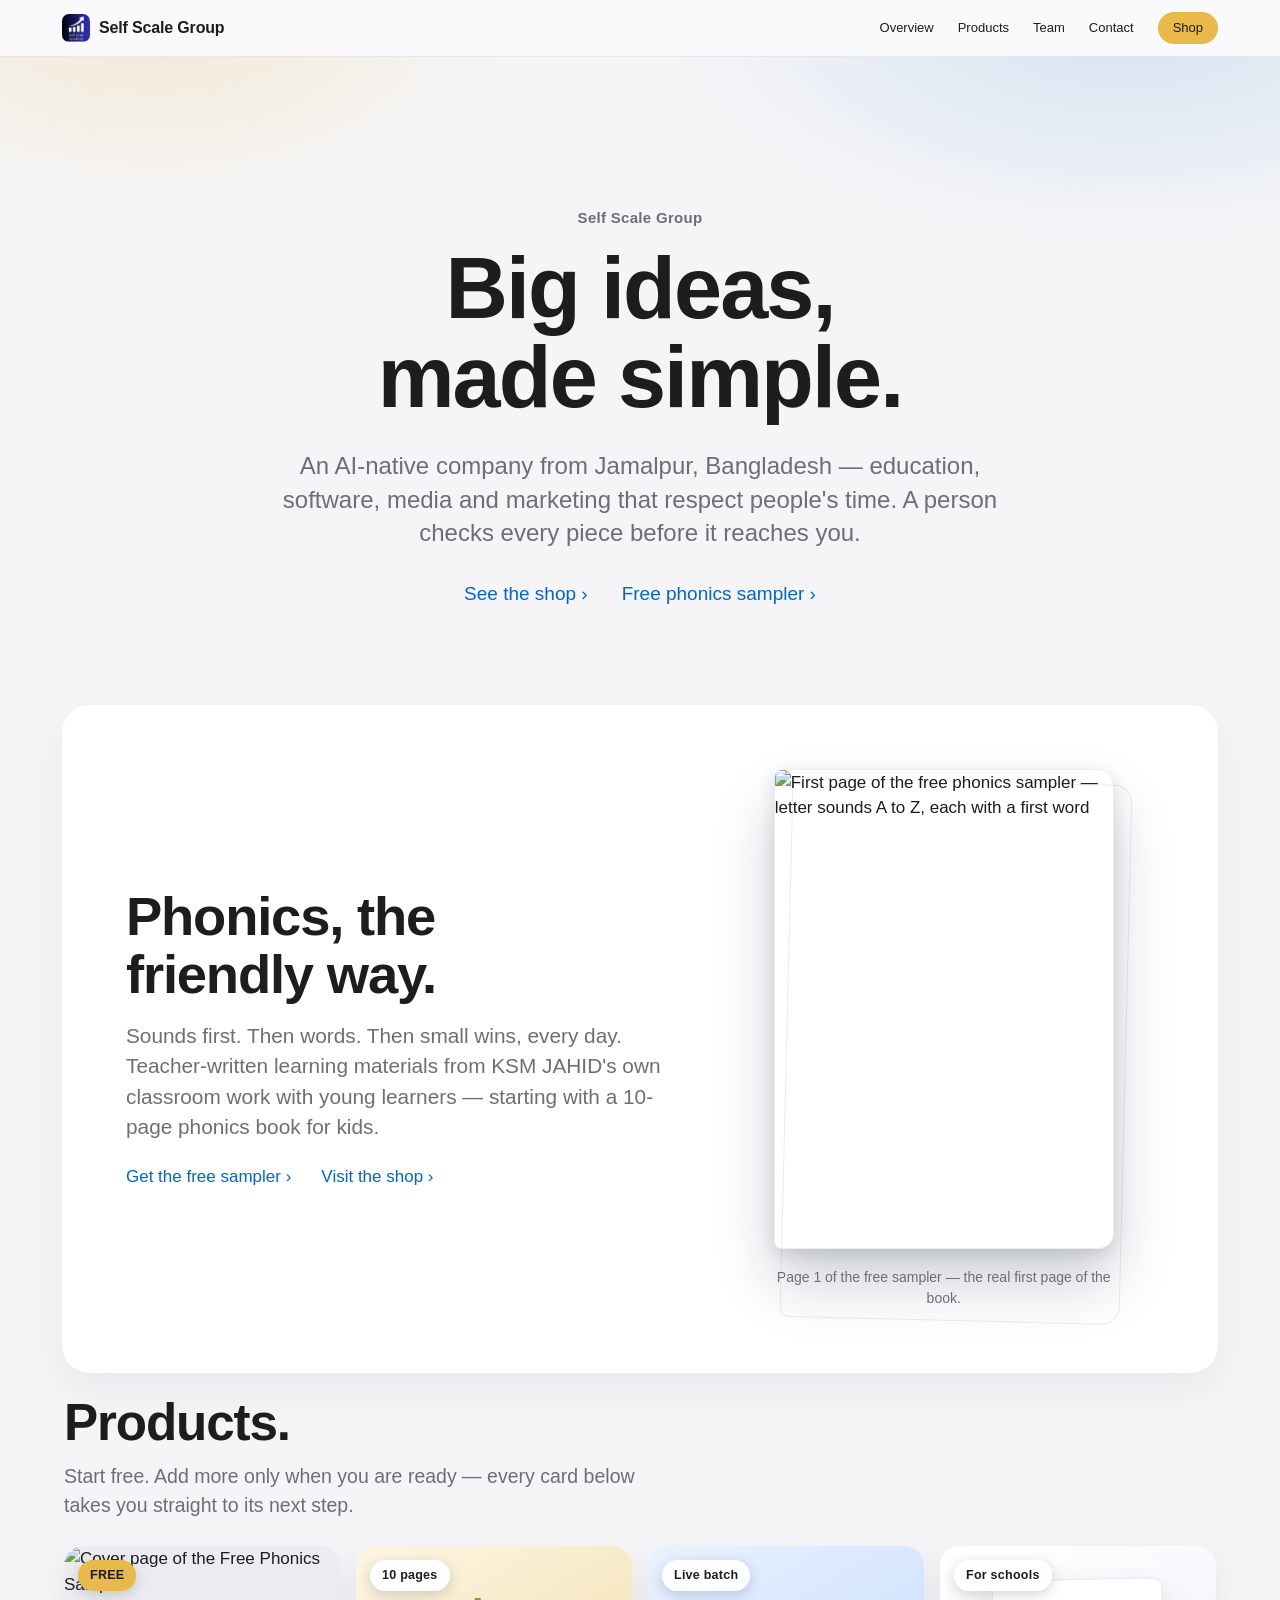
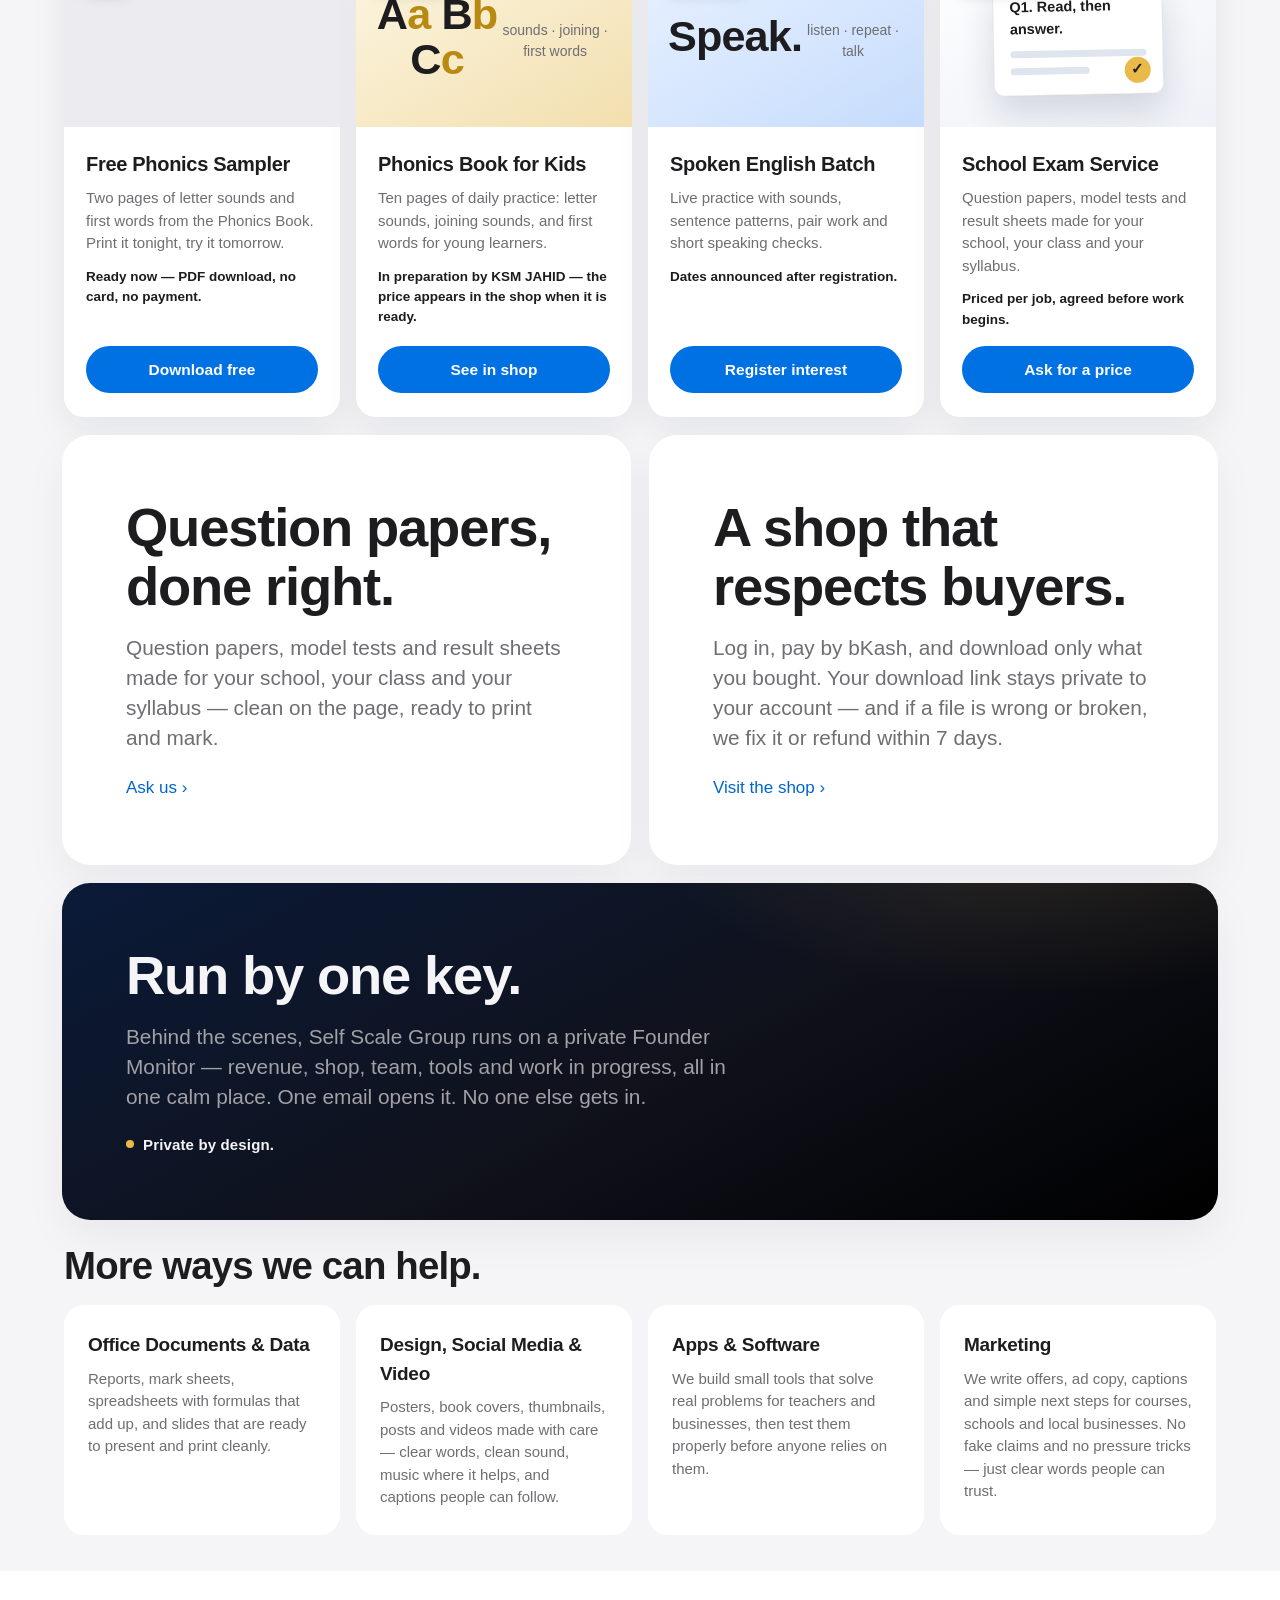
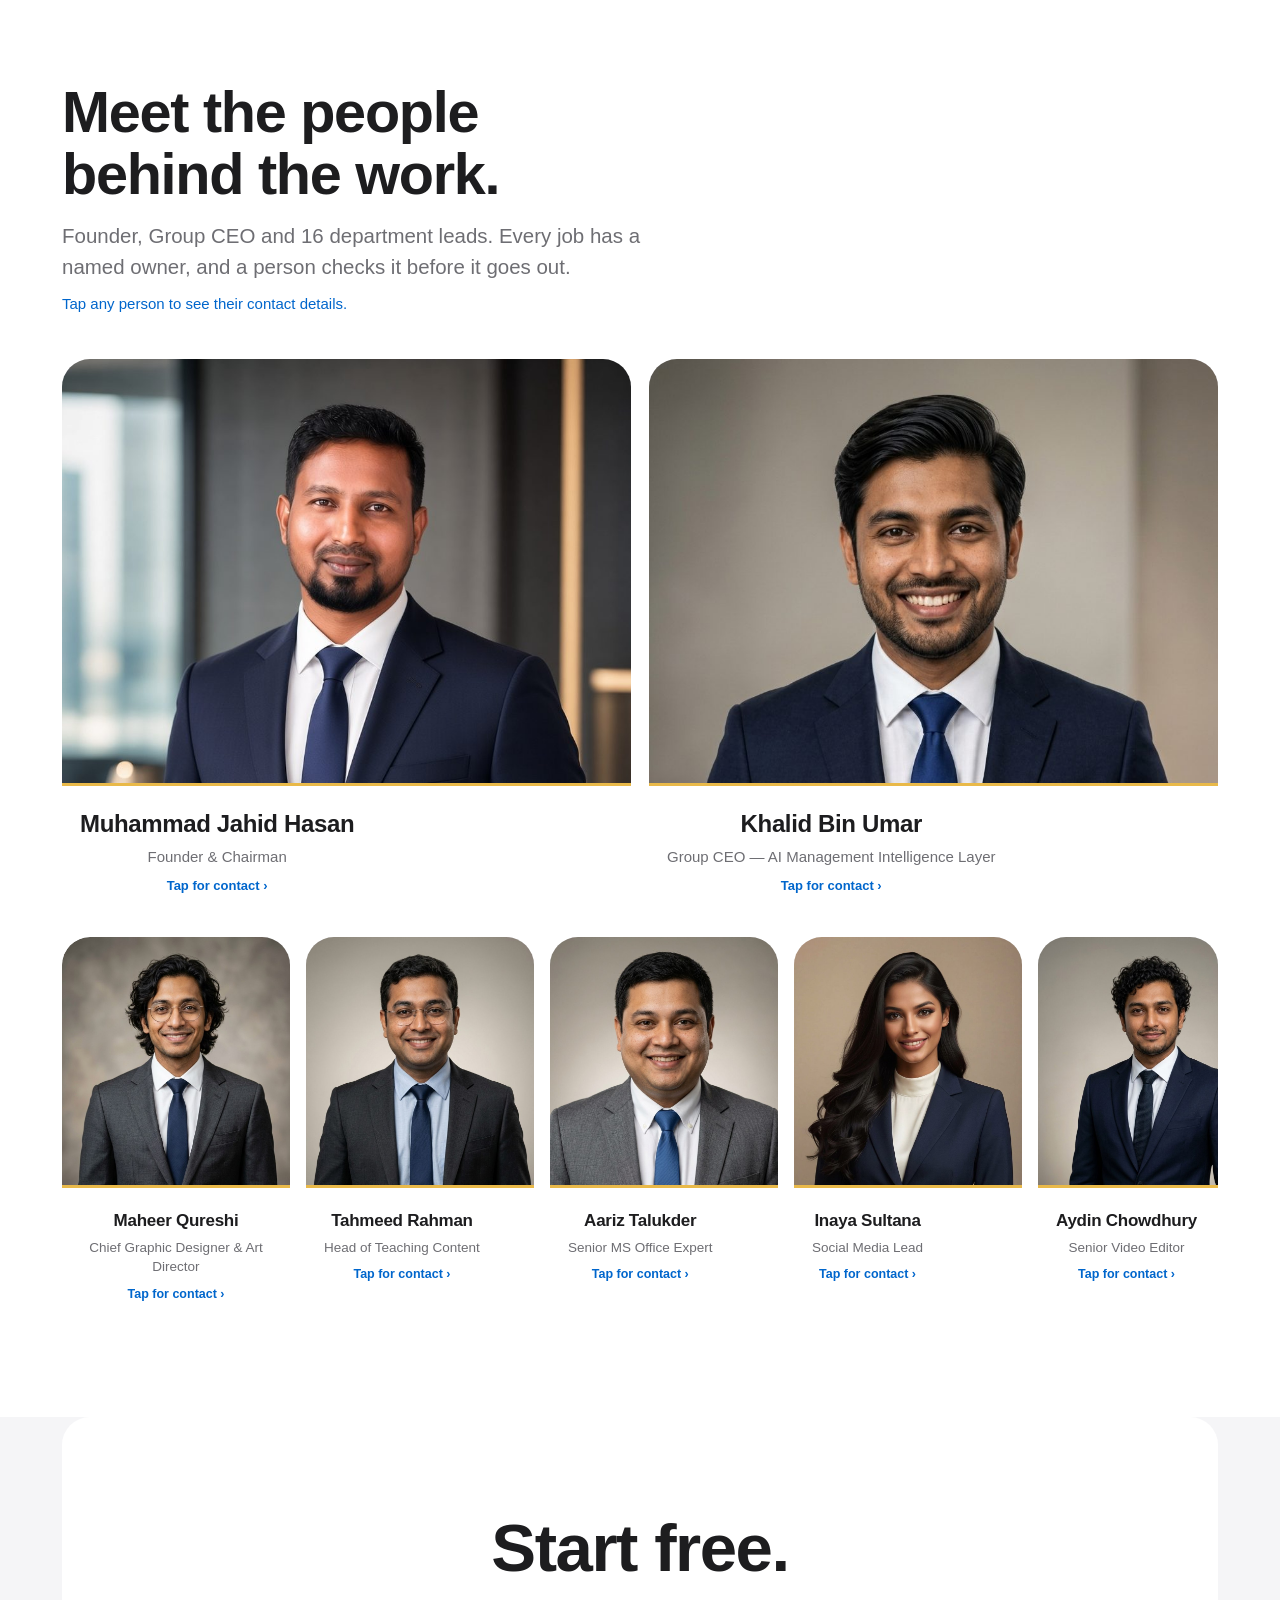
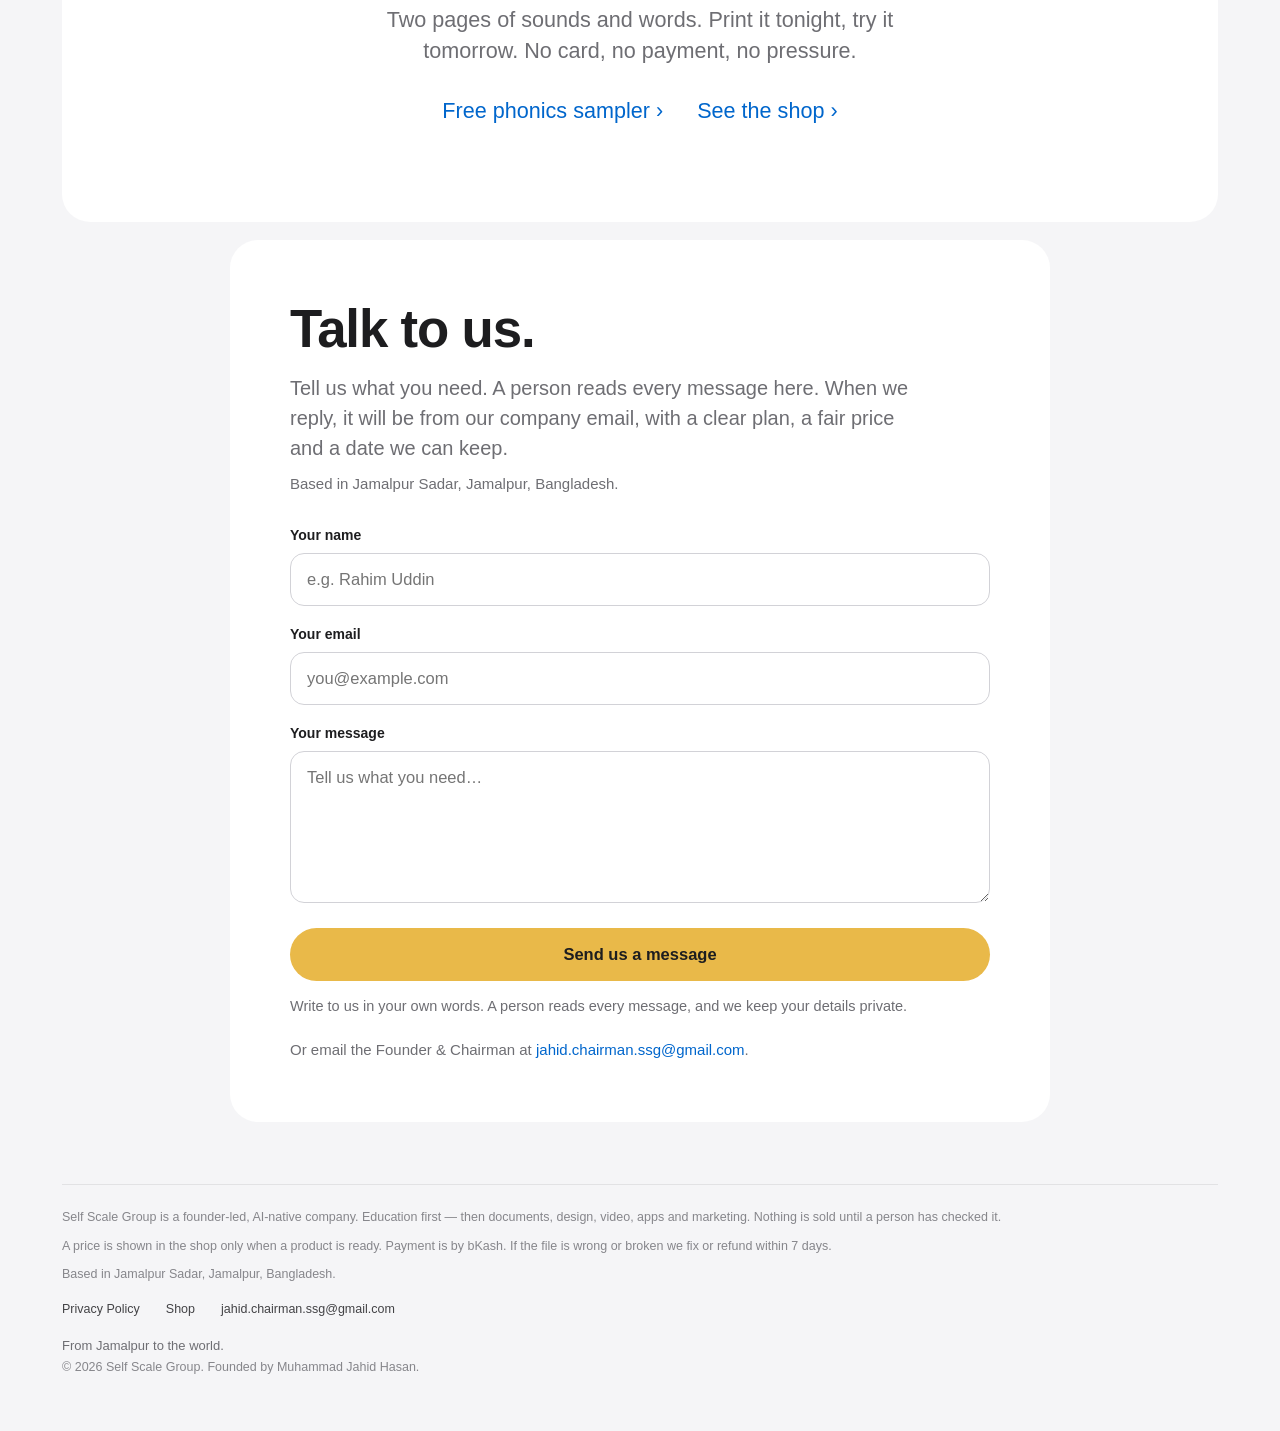
==== commit 9776f8c6: "Homepage v3: richer tech look, product cards, tap-a-person contact" ====
--- a/apple.html
+++ b/apple.html
@@ -3,6 +3,7 @@
 <head>
 <meta charset="utf-8">
 <meta name="viewport" content="width=device-width, initial-scale=1">
+<script>document.documentElement.classList.add("js");</script>
 <title>Self Scale Group</title>
 <meta name="description" content="Self Scale Group is a founder-led, AI-native company from Jamalpur, Bangladesh: education, software, media and marketing, checked by a person before it reaches you.">
 <meta name="robots" content="noindex">
@@ -43,19 +44,89 @@
   <div class="wrap" id="products">
     <div class="tiles">
 
-      <!-- ============ FEATURE TILE ============ -->
-      <article class="tile light reveal">
-        <h2>Phonics, the friendly way.</h2>
-        <p class="tile-sub">Sounds first. Then words. Then small wins, every day. Teacher-written learning materials from KSM JAHID's own classroom work with young learners — starting with a 10-page phonics book for kids.</p>
-        <p class="tile-links">
-          <a href="assets/Phonics_Free_Sampler.pdf">Get the free sampler</a>
-          <a href="shop.html">Visit the shop</a>
-        </p>
-        <div class="book-art" aria-hidden="true">
-          <p class="letters">A<span>a</span> B<span>b</span> C<span>c</span></p>
-          <p class="book-title"><b>Phonics Book for Kids</b> — the first product line from Self Scale Group</p>
+      <!-- ============ FEATURE TILE — the book, with a real page ============ -->
+      <article class="tile light tile-book reveal">
+        <div class="book-copy">
+          <h2>Phonics, the friendly way.</h2>
+          <p class="tile-sub">Sounds first. Then words. Then small wins, every day. Teacher-written learning materials from KSM JAHID's own classroom work with young learners — starting with a 10-page phonics book for kids.</p>
+          <p class="tile-links">
+            <a href="assets/Phonics_Free_Sampler.pdf">Get the free sampler</a>
+            <a href="shop.html">Visit the shop</a>
+          </p>
         </div>
+        <figure class="book-shot">
+          <img src="assets/phonics-sampler-p1-1.png" alt="First page of the free phonics sampler — letter sounds A to Z, each with a first word" width="910" height="1287" loading="lazy" decoding="async">
+          <figcaption>Page 1 of the free sampler — the real first page of the book.</figcaption>
+        </figure>
       </article>
+
+      <!-- ============ PRODUCTS ============ -->
+      <section class="prod-block reveal" aria-labelledby="prod-title">
+        <h2 class="prod-head" id="prod-title">Products.</h2>
+        <p class="prod-sub">Start free. Add more only when you are ready — every card below takes you straight to its next step.</p>
+        <div class="prod-grid">
+
+          <article class="prod-card">
+            <div class="prod-media">
+              <img src="assets/phonics-sampler-p1-1.png" alt="Cover page of the Free Phonics Sampler" width="910" height="1287" loading="lazy" decoding="async">
+              <span class="badge badge-free">FREE</span>
+            </div>
+            <div class="prod-body">
+              <h3>Free Phonics Sampler</h3>
+              <p>Two pages of letter sounds and first words from the Phonics Book. Print it tonight, try it tomorrow.</p>
+              <p class="prod-status">Ready now — PDF download, no card, no payment.</p>
+              <a class="prod-btn" href="assets/Phonics_Free_Sampler.pdf">Download free</a>
+            </div>
+          </article>
+
+          <article class="prod-card">
+            <div class="prod-media art art-letters" aria-hidden="true">
+              <p class="art-big">A<span>a</span> B<span>b</span> C<span>c</span></p>
+              <p class="art-small">sounds · joining · first words</p>
+              <span class="badge">10 pages</span>
+            </div>
+            <div class="prod-body">
+              <h3>Phonics Book for Kids</h3>
+              <p>Ten pages of daily practice: letter sounds, joining sounds, and first words for young learners.</p>
+              <p class="prod-status">In preparation by KSM JAHID — the price appears in the shop when it is ready.</p>
+              <a class="prod-btn" href="shop.html">See in shop</a>
+            </div>
+          </article>
+
+          <article class="prod-card">
+            <div class="prod-media art art-speak" aria-hidden="true">
+              <p class="art-big">Speak.</p>
+              <p class="art-small">listen · repeat · talk</p>
+              <span class="badge">Live batch</span>
+            </div>
+            <div class="prod-body">
+              <h3>Spoken English Batch</h3>
+              <p>Live practice with sounds, sentence patterns, pair work and short speaking checks.</p>
+              <p class="prod-status">Dates announced after registration.</p>
+              <a class="prod-btn" href="#contact">Register interest</a>
+            </div>
+          </article>
+
+          <article class="prod-card">
+            <div class="prod-media art art-paper" aria-hidden="true">
+              <div class="paper-card">
+                <p class="paper-q">Q1. Read, then answer.</p>
+                <p class="paper-line"></p>
+                <p class="paper-line short"></p>
+                <span class="paper-check">✓</span>
+              </div>
+              <span class="badge">For schools</span>
+            </div>
+            <div class="prod-body">
+              <h3>School Exam Service</h3>
+              <p>Question papers, model tests and result sheets made for your school, your class and your syllabus.</p>
+              <p class="prod-status">Priced per job, agreed before work begins.</p>
+              <a class="prod-btn" href="#contact">Ask for a price</a>
+            </div>
+          </article>
+
+        </div>
+      </section>
 
       <!-- ============ TWO-TILE GRID ============ -->
       <div class="grid-2">
@@ -63,7 +134,7 @@
           <h2>Question papers, done right.</h2>
           <p class="tile-sub">Question papers, model tests and result sheets made for your school, your class and your syllabus — clean on the page, ready to print and mark.</p>
           <p class="tile-links">
-            <a href="index.html#contact">Ask us</a>
+            <a href="#contact">Ask us</a>
           </p>
         </article>
         <article class="tile light reveal">
@@ -82,6 +153,29 @@
         <p class="dark-note">Private by design.</p>
       </article>
 
+      <!-- ============ SERVICES ROW ============ -->
+      <section class="svc-block reveal" aria-labelledby="svc-title">
+        <h2 class="svc-head" id="svc-title">More ways we can help.</h2>
+        <div class="svc-row">
+          <article class="svc-mini">
+            <h3>Office Documents &amp; Data</h3>
+            <p>Reports, mark sheets, spreadsheets with formulas that add up, and slides that are ready to present and print cleanly.</p>
+          </article>
+          <article class="svc-mini">
+            <h3>Design, Social Media &amp; Video</h3>
+            <p>Posters, book covers, thumbnails, posts and videos made with care — clear words, clean sound, music where it helps, and captions people can follow.</p>
+          </article>
+          <article class="svc-mini">
+            <h3>Apps &amp; Software</h3>
+            <p>We build small tools that solve real problems for teachers and businesses, then test them properly before anyone relies on them.</p>
+          </article>
+          <article class="svc-mini">
+            <h3>Marketing</h3>
+            <p>We write offers, ad copy, captions and simple next steps for courses, schools and local businesses. No fake claims and no pressure tricks — just clear words people can trust.</p>
+          </article>
+        </div>
+      </section>
+
     </div>
   </div>
 
@@ -91,155 +185,150 @@
       <div class="reveal">
         <h2>Meet the people behind the work.</h2>
         <p class="sec-sub">Founder, Group CEO and 16 department leads. Every job has a named owner, and a person checks it before it goes out.</p>
+        <p class="team-hint">Tap any person to see their contact details.</p>
       </div>
 
       <div class="lead-pair">
-        <article class="person big reveal">
-          <div class="photo"><img src="assets/photos/founder.jpg" alt="Portrait of Muhammad Jahid Hasan" width="900" height="1121" loading="lazy"></div>
-          <div class="meta">
-            <p class="name">Muhammad Jahid Hasan</p>
-            <p class="role">Founder &amp; Chairman</p>
-          </div>
-        </article>
-        <article class="person big reveal">
-          <div class="photo"><img src="assets/photos/ceo.jpg" alt="Portrait of Khalid Bin Umar" width="896" height="1200" loading="lazy"></div>
-          <div class="meta">
-            <p class="name">Khalid Bin Umar</p>
-            <p class="role">Group CEO — AI Management Intelligence Layer</p>
-          </div>
-        </article>
+        <button type="button" class="person big reveal" data-name="Muhammad Jahid Hasan" data-role="Founder &amp; Chairman" data-email="jahid.chairman.ssg@gmail.com" data-photo="assets/photos/founder.jpg" aria-haspopup="dialog">
+              <span class="photo"><img src="assets/photos/founder.jpg" alt="Portrait of Muhammad Jahid Hasan" width="900" height="1121" loading="lazy" decoding="async"></span>
+              <span class="meta"><span class="name">Muhammad Jahid Hasan</span><span class="role">Founder &amp; Chairman</span><span class="tap-hint">Tap for contact</span></span>
+            </button>
+        <button type="button" class="person big reveal" data-name="Khalid Bin Umar" data-role="Group CEO — AI Management Intelligence Layer" data-email="khalid.ceo.ssg@gmail.com" data-photo="assets/photos/ceo.jpg" aria-haspopup="dialog">
+              <span class="photo"><img src="assets/photos/ceo.jpg" alt="Portrait of Khalid Bin Umar" width="896" height="1200" loading="lazy" decoding="async"></span>
+              <span class="meta"><span class="name">Khalid Bin Umar</span><span class="role">Group CEO — AI Management Intelligence Layer</span><span class="tap-hint">Tap for contact</span></span>
+            </button>
       </div>
 
       <div class="team-row-wrap reveal" aria-label="Department leads — auto-scrolling">
         <div class="team-track" role="group" aria-label="Department leads">
-          <article class="person">
-                      <div class="photo"><img src="assets/photos/maheer.jpg" alt="Portrait of Maheer Qureshi" loading="lazy"></div>
-                      <div class="meta"><p class="name">Maheer Qureshi</p><p class="role">Chief Graphic Designer &amp; Art Director</p></div>
-                    </article>
-          <article class="person">
-                      <div class="photo"><img src="assets/photos/tahmeed.jpg" alt="Portrait of Tahmeed Rahman" loading="lazy"></div>
-                      <div class="meta"><p class="name">Tahmeed Rahman</p><p class="role">Head of Teaching Content</p></div>
-                    </article>
-          <article class="person">
-                      <div class="photo"><img src="assets/photos/aariz.jpg" alt="Portrait of Aariz Talukder" loading="lazy"></div>
-                      <div class="meta"><p class="name">Aariz Talukder</p><p class="role">Senior MS Office Expert</p></div>
-                    </article>
-          <article class="person">
-                      <div class="photo"><img src="assets/photos/inaya.jpg" alt="Portrait of Inaya Sultana" loading="lazy"></div>
-                      <div class="meta"><p class="name">Inaya Sultana</p><p class="role">Social Media Lead</p></div>
-                    </article>
-          <article class="person">
-                      <div class="photo"><img src="assets/photos/aydin.jpg" alt="Portrait of Aydin Chowdhury" loading="lazy"></div>
-                      <div class="meta"><p class="name">Aydin Chowdhury</p><p class="role">Senior Video Editor</p></div>
-                    </article>
-          <article class="person">
-                      <div class="photo"><img src="assets/photos/arham.jpg" alt="Portrait of Arham Siddiqui" loading="lazy"></div>
-                      <div class="meta"><p class="name">Arham Siddiqui</p><p class="role">Marketing Lead</p></div>
-                    </article>
-          <article class="person">
-                      <div class="photo"><img src="assets/photos/zavian.jpg" alt="Portrait of Zavian Karim" loading="lazy"></div>
-                      <div class="meta"><p class="name">Zavian Karim</p><p class="role">Senior App Developer</p></div>
-                    </article>
-          <article class="person">
-                      <div class="photo"><img src="assets/photos/taseen.jpg" alt="Portrait of Taseen Ahmed" loading="lazy"></div>
-                      <div class="meta"><p class="name">Taseen Ahmed</p><p class="role">AI Prompt Engineer</p></div>
-                    </article>
-          <article class="person">
-                      <div class="photo"><img src="assets/photos/zunaira.jpg" alt="Portrait of Zunaira Haque" loading="lazy"></div>
-                      <div class="meta"><p class="name">Zunaira Haque</p><p class="role">Chief Quality Checker</p></div>
-                    </article>
-          <article class="person">
-                      <div class="photo"><img src="assets/photos/awuf.jpg" alt="Portrait of Abdur Rahman Awuf" loading="lazy"></div>
-                      <div class="meta"><p class="name">Abdur Rahman Awuf</p><p class="role">Head of Finance &amp; Accounts</p></div>
-                    </article>
-          <article class="person">
-                      <div class="photo"><img src="assets/photos/samira.jpg" alt="Portrait of Samira Khatun" loading="lazy"></div>
-                      <div class="meta"><p class="name">Samira Khatun</p><p class="role">Head of People &amp; HR</p></div>
-                    </article>
-          <article class="person">
-                      <div class="photo"><img src="assets/photos/rafid.jpg" alt="Portrait of Rafid Hasan" loading="lazy"></div>
-                      <div class="meta"><p class="name">Rafid Hasan</p><p class="role">Operations Manager</p></div>
-                    </article>
-          <article class="person">
-                      <div class="photo"><img src="assets/photos/mishal.jpg" alt="Portrait of Mishal Karim" loading="lazy"></div>
-                      <div class="meta"><p class="name">Mishal Karim</p><p class="role">Head of Research &amp; Intelligence</p></div>
-                    </article>
-          <article class="person">
-                      <div class="photo"><img src="assets/photos/arman.jpg" alt="Portrait of Arman Hossain" loading="lazy"></div>
-                      <div class="meta"><p class="name">Arman Hossain</p><p class="role">Head of Revenue &amp; Sales</p></div>
-                    </article>
-          <article class="person">
-                      <div class="photo"><img src="assets/photos/nusrat.jpg" alt="Portrait of Nusrat Jahan" loading="lazy"></div>
-                      <div class="meta"><p class="name">Nusrat Jahan</p><p class="role">Client Success Lead</p></div>
-                    </article>
-          <article class="person">
-                      <div class="photo"><img src="assets/photos/sakib.jpg" alt="Portrait of Sakib Rahman" loading="lazy"></div>
-                      <div class="meta"><p class="name">Sakib Rahman</p><p class="role">Legal &amp; Compliance Officer</p></div>
-                    </article>
-          <article class="person" aria-hidden="true">
-                      <div class="photo"><img src="assets/photos/maheer.jpg" alt="Portrait of Maheer Qureshi" loading="lazy"></div>
-                      <div class="meta"><p class="name">Maheer Qureshi</p><p class="role">Chief Graphic Designer &amp; Art Director</p></div>
-                    </article>
-          <article class="person" aria-hidden="true">
-                      <div class="photo"><img src="assets/photos/tahmeed.jpg" alt="Portrait of Tahmeed Rahman" loading="lazy"></div>
-                      <div class="meta"><p class="name">Tahmeed Rahman</p><p class="role">Head of Teaching Content</p></div>
-                    </article>
-          <article class="person" aria-hidden="true">
-                      <div class="photo"><img src="assets/photos/aariz.jpg" alt="Portrait of Aariz Talukder" loading="lazy"></div>
-                      <div class="meta"><p class="name">Aariz Talukder</p><p class="role">Senior MS Office Expert</p></div>
-                    </article>
-          <article class="person" aria-hidden="true">
-                      <div class="photo"><img src="assets/photos/inaya.jpg" alt="Portrait of Inaya Sultana" loading="lazy"></div>
-                      <div class="meta"><p class="name">Inaya Sultana</p><p class="role">Social Media Lead</p></div>
-                    </article>
-          <article class="person" aria-hidden="true">
-                      <div class="photo"><img src="assets/photos/aydin.jpg" alt="Portrait of Aydin Chowdhury" loading="lazy"></div>
-                      <div class="meta"><p class="name">Aydin Chowdhury</p><p class="role">Senior Video Editor</p></div>
-                    </article>
-          <article class="person" aria-hidden="true">
-                      <div class="photo"><img src="assets/photos/arham.jpg" alt="Portrait of Arham Siddiqui" loading="lazy"></div>
-                      <div class="meta"><p class="name">Arham Siddiqui</p><p class="role">Marketing Lead</p></div>
-                    </article>
-          <article class="person" aria-hidden="true">
-                      <div class="photo"><img src="assets/photos/zavian.jpg" alt="Portrait of Zavian Karim" loading="lazy"></div>
-                      <div class="meta"><p class="name">Zavian Karim</p><p class="role">Senior App Developer</p></div>
-                    </article>
-          <article class="person" aria-hidden="true">
-                      <div class="photo"><img src="assets/photos/taseen.jpg" alt="Portrait of Taseen Ahmed" loading="lazy"></div>
-                      <div class="meta"><p class="name">Taseen Ahmed</p><p class="role">AI Prompt Engineer</p></div>
-                    </article>
-          <article class="person" aria-hidden="true">
-                      <div class="photo"><img src="assets/photos/zunaira.jpg" alt="Portrait of Zunaira Haque" loading="lazy"></div>
-                      <div class="meta"><p class="name">Zunaira Haque</p><p class="role">Chief Quality Checker</p></div>
-                    </article>
-          <article class="person" aria-hidden="true">
-                      <div class="photo"><img src="assets/photos/awuf.jpg" alt="Portrait of Abdur Rahman Awuf" loading="lazy"></div>
-                      <div class="meta"><p class="name">Abdur Rahman Awuf</p><p class="role">Head of Finance &amp; Accounts</p></div>
-                    </article>
-          <article class="person" aria-hidden="true">
-                      <div class="photo"><img src="assets/photos/samira.jpg" alt="Portrait of Samira Khatun" loading="lazy"></div>
-                      <div class="meta"><p class="name">Samira Khatun</p><p class="role">Head of People &amp; HR</p></div>
-                    </article>
-          <article class="person" aria-hidden="true">
-                      <div class="photo"><img src="assets/photos/rafid.jpg" alt="Portrait of Rafid Hasan" loading="lazy"></div>
-                      <div class="meta"><p class="name">Rafid Hasan</p><p class="role">Operations Manager</p></div>
-                    </article>
-          <article class="person" aria-hidden="true">
-                      <div class="photo"><img src="assets/photos/mishal.jpg" alt="Portrait of Mishal Karim" loading="lazy"></div>
-                      <div class="meta"><p class="name">Mishal Karim</p><p class="role">Head of Research &amp; Intelligence</p></div>
-                    </article>
-          <article class="person" aria-hidden="true">
-                      <div class="photo"><img src="assets/photos/arman.jpg" alt="Portrait of Arman Hossain" loading="lazy"></div>
-                      <div class="meta"><p class="name">Arman Hossain</p><p class="role">Head of Revenue &amp; Sales</p></div>
-                    </article>
-          <article class="person" aria-hidden="true">
-                      <div class="photo"><img src="assets/photos/nusrat.jpg" alt="Portrait of Nusrat Jahan" loading="lazy"></div>
-                      <div class="meta"><p class="name">Nusrat Jahan</p><p class="role">Client Success Lead</p></div>
-                    </article>
-          <article class="person" aria-hidden="true">
-                      <div class="photo"><img src="assets/photos/sakib.jpg" alt="Portrait of Sakib Rahman" loading="lazy"></div>
-                      <div class="meta"><p class="name">Sakib Rahman</p><p class="role">Legal &amp; Compliance Officer</p></div>
-                    </article>
+          <button type="button" class="person" data-name="Maheer Qureshi" data-role="Chief Graphic Designer &amp; Art Director" data-email="maheer.designer.ssg@gmail.com" data-photo="assets/photos/maheer.jpg" aria-haspopup="dialog">
+              <span class="photo"><img src="assets/photos/maheer.jpg" alt="Portrait of Maheer Qureshi" width="896" height="1200" loading="lazy" decoding="async"></span>
+              <span class="meta"><span class="name">Maheer Qureshi</span><span class="role">Chief Graphic Designer &amp; Art Director</span><span class="tap-hint">Tap for contact</span></span>
+            </button>
+          <button type="button" class="person" data-name="Tahmeed Rahman" data-role="Head of Teaching Content" data-email="tahmeed.teaching.ssg@gmail.com" data-photo="assets/photos/tahmeed.jpg" aria-haspopup="dialog">
+              <span class="photo"><img src="assets/photos/tahmeed.jpg" alt="Portrait of Tahmeed Rahman" width="896" height="1200" loading="lazy" decoding="async"></span>
+              <span class="meta"><span class="name">Tahmeed Rahman</span><span class="role">Head of Teaching Content</span><span class="tap-hint">Tap for contact</span></span>
+            </button>
+          <button type="button" class="person" data-name="Aariz Talukder" data-role="Senior MS Office Expert" data-email="aariz.office.ssg@gmail.com" data-photo="assets/photos/aariz.jpg" aria-haspopup="dialog">
+              <span class="photo"><img src="assets/photos/aariz.jpg" alt="Portrait of Aariz Talukder" width="896" height="1200" loading="lazy" decoding="async"></span>
+              <span class="meta"><span class="name">Aariz Talukder</span><span class="role">Senior MS Office Expert</span><span class="tap-hint">Tap for contact</span></span>
+            </button>
+          <button type="button" class="person" data-name="Inaya Sultana" data-role="Social Media Lead" data-email="inaya.social.ssg@gmail.com" data-photo="assets/photos/inaya.jpg" aria-haspopup="dialog">
+              <span class="photo"><img src="assets/photos/inaya.jpg" alt="Portrait of Inaya Sultana" width="896" height="1200" loading="lazy" decoding="async"></span>
+              <span class="meta"><span class="name">Inaya Sultana</span><span class="role">Social Media Lead</span><span class="tap-hint">Tap for contact</span></span>
+            </button>
+          <button type="button" class="person" data-name="Aydin Chowdhury" data-role="Senior Video Editor" data-email="aydin.video.ssg@gmail.com" data-photo="assets/photos/aydin.jpg" aria-haspopup="dialog">
+              <span class="photo"><img src="assets/photos/aydin.jpg" alt="Portrait of Aydin Chowdhury" width="896" height="1200" loading="lazy" decoding="async"></span>
+              <span class="meta"><span class="name">Aydin Chowdhury</span><span class="role">Senior Video Editor</span><span class="tap-hint">Tap for contact</span></span>
+            </button>
+          <button type="button" class="person" data-name="Arham Siddiqui" data-role="Marketing Lead" data-email="arham.marketing.ssg@gmail.com" data-photo="assets/photos/arham.jpg" aria-haspopup="dialog">
+              <span class="photo"><img src="assets/photos/arham.jpg" alt="Portrait of Arham Siddiqui" width="896" height="1200" loading="lazy" decoding="async"></span>
+              <span class="meta"><span class="name">Arham Siddiqui</span><span class="role">Marketing Lead</span><span class="tap-hint">Tap for contact</span></span>
+            </button>
+          <button type="button" class="person" data-name="Zavian Karim" data-role="Senior App Developer" data-email="zavian.app.ssg@gmail.com" data-photo="assets/photos/zavian.jpg" aria-haspopup="dialog">
+              <span class="photo"><img src="assets/photos/zavian.jpg" alt="Portrait of Zavian Karim" width="896" height="1200" loading="lazy" decoding="async"></span>
+              <span class="meta"><span class="name">Zavian Karim</span><span class="role">Senior App Developer</span><span class="tap-hint">Tap for contact</span></span>
+            </button>
+          <button type="button" class="person" data-name="Taseen Ahmed" data-role="AI Prompt Engineer" data-email="taseen.prompt.ssg@gmail.com" data-photo="assets/photos/taseen.jpg" aria-haspopup="dialog">
+              <span class="photo"><img src="assets/photos/taseen.jpg" alt="Portrait of Taseen Ahmed" width="896" height="1200" loading="lazy" decoding="async"></span>
+              <span class="meta"><span class="name">Taseen Ahmed</span><span class="role">AI Prompt Engineer</span><span class="tap-hint">Tap for contact</span></span>
+            </button>
+          <button type="button" class="person" data-name="Zunaira Haque" data-role="Chief Quality Checker" data-email="zunaira.quality.ssg@gmail.com" data-photo="assets/photos/zunaira.jpg" aria-haspopup="dialog">
+              <span class="photo"><img src="assets/photos/zunaira.jpg" alt="Portrait of Zunaira Haque" width="896" height="1200" loading="lazy" decoding="async"></span>
+              <span class="meta"><span class="name">Zunaira Haque</span><span class="role">Chief Quality Checker</span><span class="tap-hint">Tap for contact</span></span>
+            </button>
+          <button type="button" class="person" data-name="Abdur Rahman Awuf" data-role="Head of Finance &amp; Accounts" data-email="awuf.finance.ssg@gmail.com" data-photo="assets/photos/awuf.jpg" aria-haspopup="dialog">
+              <span class="photo"><img src="assets/photos/awuf.jpg" alt="Portrait of Abdur Rahman Awuf" width="896" height="1200" loading="lazy" decoding="async"></span>
+              <span class="meta"><span class="name">Abdur Rahman Awuf</span><span class="role">Head of Finance &amp; Accounts</span><span class="tap-hint">Tap for contact</span></span>
+            </button>
+          <button type="button" class="person" data-name="Samira Khatun" data-role="Head of People &amp; HR" data-email="samira.hr.ssg@gmail.com" data-photo="assets/photos/samira.jpg" aria-haspopup="dialog">
+              <span class="photo"><img src="assets/photos/samira.jpg" alt="Portrait of Samira Khatun" width="896" height="1200" loading="lazy" decoding="async"></span>
+              <span class="meta"><span class="name">Samira Khatun</span><span class="role">Head of People &amp; HR</span><span class="tap-hint">Tap for contact</span></span>
+            </button>
+          <button type="button" class="person" data-name="Rafid Hasan" data-role="Operations Manager" data-email="rafid.operations.ssg@gmail.com" data-photo="assets/photos/rafid.jpg" aria-haspopup="dialog">
+              <span class="photo"><img src="assets/photos/rafid.jpg" alt="Portrait of Rafid Hasan" width="896" height="1200" loading="lazy" decoding="async"></span>
+              <span class="meta"><span class="name">Rafid Hasan</span><span class="role">Operations Manager</span><span class="tap-hint">Tap for contact</span></span>
+            </button>
+          <button type="button" class="person" data-name="Mishal Karim" data-role="Head of Research &amp; Intelligence" data-email="mishal.research.ssg@gmail.com" data-photo="assets/photos/mishal.jpg" aria-haspopup="dialog">
+              <span class="photo"><img src="assets/photos/mishal.jpg" alt="Portrait of Mishal Karim" width="896" height="1200" loading="lazy" decoding="async"></span>
+              <span class="meta"><span class="name">Mishal Karim</span><span class="role">Head of Research &amp; Intelligence</span><span class="tap-hint">Tap for contact</span></span>
+            </button>
+          <button type="button" class="person" data-name="Arman Hossain" data-role="Head of Revenue &amp; Sales" data-email="arman.sales.ssg@gmail.com" data-photo="assets/photos/arman.jpg" aria-haspopup="dialog">
+              <span class="photo"><img src="assets/photos/arman.jpg" alt="Portrait of Arman Hossain" width="896" height="1200" loading="lazy" decoding="async"></span>
+              <span class="meta"><span class="name">Arman Hossain</span><span class="role">Head of Revenue &amp; Sales</span><span class="tap-hint">Tap for contact</span></span>
+            </button>
+          <button type="button" class="person" data-name="Nusrat Jahan" data-role="Client Success Lead" data-email="nusrat.client.ssg@gmail.com" data-photo="assets/photos/nusrat.jpg" aria-haspopup="dialog">
+              <span class="photo"><img src="assets/photos/nusrat.jpg" alt="Portrait of Nusrat Jahan" width="896" height="1200" loading="lazy" decoding="async"></span>
+              <span class="meta"><span class="name">Nusrat Jahan</span><span class="role">Client Success Lead</span><span class="tap-hint">Tap for contact</span></span>
+            </button>
+          <button type="button" class="person" data-name="Sakib Rahman" data-role="Legal &amp; Compliance Officer" data-email="sakib.legal.ssg@gmail.com" data-photo="assets/photos/sakib.jpg" aria-haspopup="dialog">
+              <span class="photo"><img src="assets/photos/sakib.jpg" alt="Portrait of Sakib Rahman" width="896" height="1200" loading="lazy" decoding="async"></span>
+              <span class="meta"><span class="name">Sakib Rahman</span><span class="role">Legal &amp; Compliance Officer</span><span class="tap-hint">Tap for contact</span></span>
+            </button>
+          <button type="button" class="person" data-name="Maheer Qureshi" data-role="Chief Graphic Designer &amp; Art Director" data-email="maheer.designer.ssg@gmail.com" data-photo="assets/photos/maheer.jpg" data-dup="1" tabindex="-1" aria-hidden="true" aria-haspopup="dialog">
+              <span class="photo"><img src="assets/photos/maheer.jpg" alt="Portrait of Maheer Qureshi" width="896" height="1200" loading="lazy" decoding="async"></span>
+              <span class="meta"><span class="name">Maheer Qureshi</span><span class="role">Chief Graphic Designer &amp; Art Director</span><span class="tap-hint">Tap for contact</span></span>
+            </button>
+          <button type="button" class="person" data-name="Tahmeed Rahman" data-role="Head of Teaching Content" data-email="tahmeed.teaching.ssg@gmail.com" data-photo="assets/photos/tahmeed.jpg" data-dup="1" tabindex="-1" aria-hidden="true" aria-haspopup="dialog">
+              <span class="photo"><img src="assets/photos/tahmeed.jpg" alt="Portrait of Tahmeed Rahman" width="896" height="1200" loading="lazy" decoding="async"></span>
+              <span class="meta"><span class="name">Tahmeed Rahman</span><span class="role">Head of Teaching Content</span><span class="tap-hint">Tap for contact</span></span>
+            </button>
+          <button type="button" class="person" data-name="Aariz Talukder" data-role="Senior MS Office Expert" data-email="aariz.office.ssg@gmail.com" data-photo="assets/photos/aariz.jpg" data-dup="1" tabindex="-1" aria-hidden="true" aria-haspopup="dialog">
+              <span class="photo"><img src="assets/photos/aariz.jpg" alt="Portrait of Aariz Talukder" width="896" height="1200" loading="lazy" decoding="async"></span>
+              <span class="meta"><span class="name">Aariz Talukder</span><span class="role">Senior MS Office Expert</span><span class="tap-hint">Tap for contact</span></span>
+            </button>
+          <button type="button" class="person" data-name="Inaya Sultana" data-role="Social Media Lead" data-email="inaya.social.ssg@gmail.com" data-photo="assets/photos/inaya.jpg" data-dup="1" tabindex="-1" aria-hidden="true" aria-haspopup="dialog">
+              <span class="photo"><img src="assets/photos/inaya.jpg" alt="Portrait of Inaya Sultana" width="896" height="1200" loading="lazy" decoding="async"></span>
+              <span class="meta"><span class="name">Inaya Sultana</span><span class="role">Social Media Lead</span><span class="tap-hint">Tap for contact</span></span>
+            </button>
+          <button type="button" class="person" data-name="Aydin Chowdhury" data-role="Senior Video Editor" data-email="aydin.video.ssg@gmail.com" data-photo="assets/photos/aydin.jpg" data-dup="1" tabindex="-1" aria-hidden="true" aria-haspopup="dialog">
+              <span class="photo"><img src="assets/photos/aydin.jpg" alt="Portrait of Aydin Chowdhury" width="896" height="1200" loading="lazy" decoding="async"></span>
+              <span class="meta"><span class="name">Aydin Chowdhury</span><span class="role">Senior Video Editor</span><span class="tap-hint">Tap for contact</span></span>
+            </button>
+          <button type="button" class="person" data-name="Arham Siddiqui" data-role="Marketing Lead" data-email="arham.marketing.ssg@gmail.com" data-photo="assets/photos/arham.jpg" data-dup="1" tabindex="-1" aria-hidden="true" aria-haspopup="dialog">
+              <span class="photo"><img src="assets/photos/arham.jpg" alt="Portrait of Arham Siddiqui" width="896" height="1200" loading="lazy" decoding="async"></span>
+              <span class="meta"><span class="name">Arham Siddiqui</span><span class="role">Marketing Lead</span><span class="tap-hint">Tap for contact</span></span>
+            </button>
+          <button type="button" class="person" data-name="Zavian Karim" data-role="Senior App Developer" data-email="zavian.app.ssg@gmail.com" data-photo="assets/photos/zavian.jpg" data-dup="1" tabindex="-1" aria-hidden="true" aria-haspopup="dialog">
+              <span class="photo"><img src="assets/photos/zavian.jpg" alt="Portrait of Zavian Karim" width="896" height="1200" loading="lazy" decoding="async"></span>
+              <span class="meta"><span class="name">Zavian Karim</span><span class="role">Senior App Developer</span><span class="tap-hint">Tap for contact</span></span>
+            </button>
+          <button type="button" class="person" data-name="Taseen Ahmed" data-role="AI Prompt Engineer" data-email="taseen.prompt.ssg@gmail.com" data-photo="assets/photos/taseen.jpg" data-dup="1" tabindex="-1" aria-hidden="true" aria-haspopup="dialog">
+              <span class="photo"><img src="assets/photos/taseen.jpg" alt="Portrait of Taseen Ahmed" width="896" height="1200" loading="lazy" decoding="async"></span>
+              <span class="meta"><span class="name">Taseen Ahmed</span><span class="role">AI Prompt Engineer</span><span class="tap-hint">Tap for contact</span></span>
+            </button>
+          <button type="button" class="person" data-name="Zunaira Haque" data-role="Chief Quality Checker" data-email="zunaira.quality.ssg@gmail.com" data-photo="assets/photos/zunaira.jpg" data-dup="1" tabindex="-1" aria-hidden="true" aria-haspopup="dialog">
+              <span class="photo"><img src="assets/photos/zunaira.jpg" alt="Portrait of Zunaira Haque" width="896" height="1200" loading="lazy" decoding="async"></span>
+              <span class="meta"><span class="name">Zunaira Haque</span><span class="role">Chief Quality Checker</span><span class="tap-hint">Tap for contact</span></span>
+            </button>
+          <button type="button" class="person" data-name="Abdur Rahman Awuf" data-role="Head of Finance &amp; Accounts" data-email="awuf.finance.ssg@gmail.com" data-photo="assets/photos/awuf.jpg" data-dup="1" tabindex="-1" aria-hidden="true" aria-haspopup="dialog">
+              <span class="photo"><img src="assets/photos/awuf.jpg" alt="Portrait of Abdur Rahman Awuf" width="896" height="1200" loading="lazy" decoding="async"></span>
+              <span class="meta"><span class="name">Abdur Rahman Awuf</span><span class="role">Head of Finance &amp; Accounts</span><span class="tap-hint">Tap for contact</span></span>
+            </button>
+          <button type="button" class="person" data-name="Samira Khatun" data-role="Head of People &amp; HR" data-email="samira.hr.ssg@gmail.com" data-photo="assets/photos/samira.jpg" data-dup="1" tabindex="-1" aria-hidden="true" aria-haspopup="dialog">
+              <span class="photo"><img src="assets/photos/samira.jpg" alt="Portrait of Samira Khatun" width="896" height="1200" loading="lazy" decoding="async"></span>
+              <span class="meta"><span class="name">Samira Khatun</span><span class="role">Head of People &amp; HR</span><span class="tap-hint">Tap for contact</span></span>
+            </button>
+          <button type="button" class="person" data-name="Rafid Hasan" data-role="Operations Manager" data-email="rafid.operations.ssg@gmail.com" data-photo="assets/photos/rafid.jpg" data-dup="1" tabindex="-1" aria-hidden="true" aria-haspopup="dialog">
+              <span class="photo"><img src="assets/photos/rafid.jpg" alt="Portrait of Rafid Hasan" width="896" height="1200" loading="lazy" decoding="async"></span>
+              <span class="meta"><span class="name">Rafid Hasan</span><span class="role">Operations Manager</span><span class="tap-hint">Tap for contact</span></span>
+            </button>
+          <button type="button" class="person" data-name="Mishal Karim" data-role="Head of Research &amp; Intelligence" data-email="mishal.research.ssg@gmail.com" data-photo="assets/photos/mishal.jpg" data-dup="1" tabindex="-1" aria-hidden="true" aria-haspopup="dialog">
+              <span class="photo"><img src="assets/photos/mishal.jpg" alt="Portrait of Mishal Karim" width="896" height="1200" loading="lazy" decoding="async"></span>
+              <span class="meta"><span class="name">Mishal Karim</span><span class="role">Head of Research &amp; Intelligence</span><span class="tap-hint">Tap for contact</span></span>
+            </button>
+          <button type="button" class="person" data-name="Arman Hossain" data-role="Head of Revenue &amp; Sales" data-email="arman.sales.ssg@gmail.com" data-photo="assets/photos/arman.jpg" data-dup="1" tabindex="-1" aria-hidden="true" aria-haspopup="dialog">
+              <span class="photo"><img src="assets/photos/arman.jpg" alt="Portrait of Arman Hossain" width="896" height="1200" loading="lazy" decoding="async"></span>
+              <span class="meta"><span class="name">Arman Hossain</span><span class="role">Head of Revenue &amp; Sales</span><span class="tap-hint">Tap for contact</span></span>
+            </button>
+          <button type="button" class="person" data-name="Nusrat Jahan" data-role="Client Success Lead" data-email="nusrat.client.ssg@gmail.com" data-photo="assets/photos/nusrat.jpg" data-dup="1" tabindex="-1" aria-hidden="true" aria-haspopup="dialog">
+              <span class="photo"><img src="assets/photos/nusrat.jpg" alt="Portrait of Nusrat Jahan" width="896" height="1200" loading="lazy" decoding="async"></span>
+              <span class="meta"><span class="name">Nusrat Jahan</span><span class="role">Client Success Lead</span><span class="tap-hint">Tap for contact</span></span>
+            </button>
+          <button type="button" class="person" data-name="Sakib Rahman" data-role="Legal &amp; Compliance Officer" data-email="sakib.legal.ssg@gmail.com" data-photo="assets/photos/sakib.jpg" data-dup="1" tabindex="-1" aria-hidden="true" aria-haspopup="dialog">
+              <span class="photo"><img src="assets/photos/sakib.jpg" alt="Portrait of Sakib Rahman" width="896" height="1200" loading="lazy" decoding="async"></span>
+              <span class="meta"><span class="name">Sakib Rahman</span><span class="role">Legal &amp; Compliance Officer</span><span class="tap-hint">Tap for contact</span></span>
+            </button>
         </div>
       </div>
     </div>
@@ -257,10 +346,38 @@
     </section>
   </div>
 
+  <!-- ============ CONTACT ============ -->
+  <div class="wrap">
+    <section class="contact-sec reveal" id="contact" aria-labelledby="contact-title">
+      <div class="contact-card">
+        <h2 id="contact-title">Talk to us.</h2>
+        <p class="contact-sub">Tell us what you need. A person reads every message here. When we reply, it will be from our company email, with a clear plan, a fair price and a date we can keep.</p>
+        <p class="contact-base">Based in Jamalpur Sadar, Jamalpur, Bangladesh.</p>
+        <form class="contact-form" id="msgForm" novalidate>
+          <div class="field">
+            <label for="fName">Your name</label>
+            <input id="fName" name="name" type="text" autocomplete="name" placeholder="e.g. Rahim Uddin" required>
+          </div>
+          <div class="field">
+            <label for="fEmail">Your email</label>
+            <input id="fEmail" name="email" type="email" autocomplete="email" placeholder="you@example.com" required>
+          </div>
+          <div class="field">
+            <label for="fMsg">Your message</label>
+            <textarea id="fMsg" name="message" rows="5" placeholder="Tell us what you need…" required></textarea>
+          </div>
+          <button class="send-btn" type="submit" id="sendBtn">Send us a message</button>
+          <p class="form-note" id="formNote" role="status" aria-live="polite">Write to us in your own words. A person reads every message, and we keep your details private.</p>
+        </form>
+        <p class="contact-alt">Or email the Founder &amp; Chairman at <a href="mailto:jahid.chairman.ssg@gmail.com">jahid.chairman.ssg@gmail.com</a>.</p>
+      </div>
+    </section>
+  </div>
+
 </main>
 
 <!-- ============ FOOTER ============ -->
-<footer class="site-foot" id="contact">
+<footer class="site-foot">
   <div class="wrap">
     <div class="fine">
       <p>Self Scale Group is a founder-led, AI-native company. Education first — then documents, design, video, apps and marketing. Nothing is sold until a person has checked it.</p>
@@ -270,7 +387,6 @@
     <div class="foot-row">
       <a href="privacy.html">Privacy Policy</a>
       <a href="shop.html">Shop</a>
-      <a href="index.html">Main site</a>
       <a href="mailto:jahid.chairman.ssg@gmail.com">jahid.chairman.ssg@gmail.com</a>
     </div>
     <p class="foot-sign">From Jamalpur to the world.</p>
@@ -301,6 +417,17 @@
     items.forEach(function (el) { io.observe(el); });
   }
 
+  /* failsafe: never leave content hidden */
+  setTimeout(function () {
+    var limit = window.scrollY + window.innerHeight * 2.2;
+    items.forEach(function (el) {
+      if (el.getBoundingClientRect().top + window.scrollY < limit) el.classList.add("in");
+    });
+  }, 1600);
+  setTimeout(function () {
+    items.forEach(function (el) { el.classList.add("in"); });
+  }, 3500);
+
   /* glass nav shadow after scroll */
   var nav = document.getElementById("miniNav");
   function onScroll() {
@@ -311,5 +438,181 @@
   onScroll();
 })();
 </script>
+
+<script src="https://cdn.jsdelivr.net/npm/@supabase/supabase-js@2"></script>
+<script>
+/* Contact form -> Supabase table website_messages (same wiring as app.js) */
+const SUPABASE_URL = "https://npgmkmewyjnqvzqmmppd.supabase.co";
+const SUPABASE_ANON_KEY = "eyJhbGciOiJIUzI1NiIsInR5cCI6IkpXVCJ9.eyJpc3MiOiJzdXBhYmFzZSIsInJlZiI6Im5wZ21rbWV3eWpucXZ6cW1tcHBkIiwicm9sZSI6ImFub24iLCJpYXQiOjE3OTEyOTk5NDcsImV4cCI6MjEwNjg3NTk0N30.b5x5MC1dBR2pKRhxyg06SMNGhRwHDP48dqfJ3xjaXt4";
+const CONTACT_FALLBACK_EMAIL = "jahid.chairman.ssg@gmail.com";
+
+function supabaseReady() {
+  return SUPABASE_URL.startsWith("https://") &&
+         !SUPABASE_URL.includes("YOUR-PROJECT") &&
+         SUPABASE_ANON_KEY && !SUPABASE_ANON_KEY.includes("YOUR_SUPABASE");
+}
+
+const supabaseClient = (supabaseReady() && window.supabase)
+  ? window.supabase.createClient(SUPABASE_URL, SUPABASE_ANON_KEY)
+  : null;
+
+async function sendToSupabase({ name, email, message }) {
+  if (supabaseClient) {
+    const { error } = await supabaseClient
+      .from("website_messages")
+      .insert({ name, email, message });
+    if (error) throw new Error("Supabase insert failed: " + error.message);
+    return;
+  }
+  /* Fallback if the CDN library failed to load: plain REST insert. */
+  const res = await fetch(`${SUPABASE_URL}/rest/v1/website_messages`, {
+    method: "POST",
+    headers: {
+      "apikey": SUPABASE_ANON_KEY,
+      "Authorization": `Bearer ${SUPABASE_ANON_KEY}`,
+      "Content-Type": "application/json",
+      "Prefer": "return=minimal",
+    },
+    body: JSON.stringify({ name, email, message }),
+  });
+  if (!res.ok) throw new Error("Supabase insert failed: " + res.status);
+}
+
+(function wireForm() {
+  const form = document.getElementById("msgForm");
+  if (!form) return;
+  const note = document.getElementById("formNote");
+  const btn = document.getElementById("sendBtn");
+  const fName = document.getElementById("fName");
+  const fEmail = document.getElementById("fEmail");
+  const fMsg = document.getElementById("fMsg");
+
+  function notConnectedNotice() {
+    note.className = "form-note warn";
+    note.innerHTML = "This form is not ready yet, so please do not use it today. " +
+      'Email us at <a href="mailto:' + CONTACT_FALLBACK_EMAIL + '">' + CONTACT_FALLBACK_EMAIL + "</a> and a person will help you.";
+  }
+
+  /* Be honest from the start when Supabase is not configured. */
+  if (!supabaseReady()) notConnectedNotice();
+
+  function mark(field, bad) {
+    if (bad) field.setAttribute("aria-invalid", "true");
+    else field.removeAttribute("aria-invalid");
+    return !bad;
+  }
+
+  form.addEventListener("submit", async (ev) => {
+    ev.preventDefault();
+    const name = fName.value.trim();
+    const email = fEmail.value.trim();
+    const message = fMsg.value.trim();
+
+    const okName = mark(fName, !name);
+    const okEmail = mark(fEmail, !/^[^@\s]+@[^@\s]+\.[^@\s]+$/.test(email));
+    const okMsg = mark(fMsg, !message);
+    if (!(okName && okEmail && okMsg)) {
+      note.textContent = "Please add your name, a valid email address, and a short message — we need all three to get back to you.";
+      note.className = "form-note err";
+      ( !okName ? fName : !okEmail ? fEmail : fMsg ).focus();
+      return;
+    }
+
+    if (!supabaseReady()) { notConnectedNotice(); return; }
+
+    btn.disabled = true;
+    const original = btn.textContent;
+    btn.textContent = "Sending…";
+    try {
+      await sendToSupabase({ name, email, message });
+      note.textContent = "Thank you, " + name.split(" ")[0] + " — we have your message. A person reads every message. When we reply, it will be from our company email.";
+      note.className = "form-note ok";
+      form.reset();
+    } catch (e) {
+      note.textContent = "Sorry — your message could not be sent just now. Please email us directly at " + CONTACT_FALLBACK_EMAIL + " and we will help you.";
+      note.className = "form-note err";
+    } finally {
+      btn.disabled = false;
+      btn.textContent = original;
+    }
+  });
+
+  [fName, fEmail, fMsg].forEach(f => f.addEventListener("input", () => f.removeAttribute("aria-invalid")));
+})();
+</script>
+
+<!-- ============ PERSON DETAIL (tap a person) ============ -->
+<div class="person-modal" id="personModal" hidden>
+  <div class="pm-backdrop" data-close></div>
+  <div class="pm-card" role="dialog" aria-modal="true" aria-labelledby="pmName">
+    <button class="pm-close" id="pmClose" type="button" aria-label="Close details">&times;</button>
+    <div class="pm-photo"><img id="pmImg" src="" alt="" width="896" height="1200" decoding="async"></div>
+    <p class="pm-name" id="pmName"></p>
+    <p class="pm-role" id="pmRole"></p>
+    <p class="pm-email"><a id="pmEmailText" href="#"></a></p>
+    <div class="pm-actions">
+      <a class="pm-btn pm-mail" id="pmMail" href="#">Email this person</a>
+      <button class="pm-btn pm-msg" id="pmMsg" type="button">Send a message</button>
+    </div>
+  </div>
+</div>
+
+<script>
+/* Tap a person -> detail card with contact. Auto-slide keeps running behind. */
+(function () {
+  var modal = document.getElementById("personModal");
+  if (!modal) return;
+  var reduce = window.matchMedia("(prefers-reduced-motion: reduce)").matches;
+  var img = document.getElementById("pmImg");
+  var nameEl = document.getElementById("pmName");
+  var roleEl = document.getElementById("pmRole");
+  var emailText = document.getElementById("pmEmailText");
+  var mailBtn = document.getElementById("pmMail");
+  var msgBtn = document.getElementById("pmMsg");
+  var closeBtn = document.getElementById("pmClose");
+  var track = document.querySelector(".team-track");
+  var lastFocus = null;
+
+  function open(card) {
+    lastFocus = card;
+    var name = card.getAttribute("data-name");
+    var email = card.getAttribute("data-email");
+    img.src = card.getAttribute("data-photo");
+    img.alt = "Portrait of " + name;
+    nameEl.textContent = name;
+    roleEl.textContent = card.getAttribute("data-role");
+    emailText.textContent = email;
+    emailText.href = "mailto:" + email;
+    mailBtn.href = "mailto:" + email;
+    modal.hidden = false;
+    document.body.classList.add("modal-open");
+    if (track) track.style.animationPlayState = "paused";
+    document.addEventListener("keydown", onKey);
+    closeBtn.focus();
+  }
+  function close() {
+    modal.hidden = true;
+    document.body.classList.remove("modal-open");
+    if (track) track.style.animationPlayState = "";
+    document.removeEventListener("keydown", onKey);
+    if (lastFocus && lastFocus.focus) lastFocus.focus();
+  }
+  function onKey(ev) { if (ev.key === "Escape") close(); }
+
+  Array.prototype.forEach.call(document.querySelectorAll(".person[data-name]"), function (card) {
+    if (card.hasAttribute("data-dup")) return;
+    card.addEventListener("click", function () { open(card); });
+  });
+  closeBtn.addEventListener("click", close);
+  modal.querySelector(".pm-backdrop").addEventListener("click", close);
+  msgBtn.addEventListener("click", function () {
+    close();
+    var target = document.getElementById("contact");
+    if (target) target.scrollIntoView({ behavior: reduce ? "auto" : "smooth", block: "start" });
+    var first = document.getElementById("fName");
+    if (first) window.setTimeout(function () { try { first.focus({ preventScroll: true }); } catch (e) { first.focus(); } }, reduce ? 60 : 700);
+  });
+})();
+</script>
 </body>
 </html>
--- a/apple.css
+++ b/apple.css
@@ -67,10 +67,15 @@
 
 /* ---------- hero ---------- */
 .hero{
+  position:relative;overflow:hidden;
   text-align:center;
   padding:clamp(72px,12vw,150px) 22px clamp(56px,8vw,96px);
-  background:var(--bg);
-}
+  background:
+    radial-gradient(560px 300px at 12% -40px, rgba(233,185,73,.20), rgba(233,185,73,0) 65%),
+    radial-gradient(720px 380px at 88% -60px, rgba(0,102,204,.14), rgba(0,102,204,0) 65%),
+    var(--bg);
+}
+.hero>*{position:relative;z-index:1}
 .eyebrow{
   font-size:15px;font-weight:600;letter-spacing:.02em;color:var(--sub);
   text-transform:none;margin-bottom:14px;
@@ -93,6 +98,7 @@
   border-radius:var(--radius);
   padding:clamp(34px,5vw,64px);
   overflow:hidden;position:relative;
+  box-shadow:0 18px 44px rgba(10,26,56,.05);
 }
 .tile.light{background:var(--surface)}
 .tile h2{font-size:clamp(2rem,4.6vw,3.4rem);line-height:1.08;max-width:16ch}
@@ -100,33 +106,28 @@
 .tile .tile-links{margin-top:22px;display:flex;gap:30px;flex-wrap:wrap;font-size:17px}
 .tile .tile-links a::after{content:" ›"}
 
-/* feature tile art */
-.book-art{
-  margin-top:clamp(30px,5vw,54px);
-  border-radius:var(--radius-s);
-  background:linear-gradient(155deg,#fdf6e3 0%,#f7ead0 46%,#f5f5f7 100%);
-  padding:clamp(34px,6vw,70px) 24px;
-  text-align:center;
-}
-.book-art .letters{
-  font-size:clamp(3.4rem,10vw,7rem);font-weight:700;letter-spacing:-.01em;color:var(--ink);line-height:1;
-}
-.book-art .letters span{color:#b98a12}
-.book-art .book-title{margin-top:16px;font-size:clamp(1rem,2vw,1.2rem);color:var(--sub);font-weight:500}
-.book-art .book-title b{color:var(--ink);font-weight:600}
-
 /* two-up grid */
 .grid-2{display:grid;grid-template-columns:1fr 1fr;gap:18px}
 
 /* dark tile */
-.tile.dark{background:#161617;color:#f5f5f7}
+.tile.dark{
+  background:
+    radial-gradient(700px 320px at 85% -80px, rgba(233,185,73,.14), rgba(233,185,73,0) 60%),
+    linear-gradient(152deg,#0a1a38 0%,#10121c 52%,#000 100%);
+  color:#f5f5f7;
+}
 .tile.dark h2{color:#f5f5f7}
 .tile.dark .tile-sub{color:#a1a1a6}
 .dark-note{margin-top:22px;font-size:15px;font-weight:600;color:#f5f5f7;letter-spacing:.01em}
 .dark-note::before{content:"";display:inline-block;width:8px;height:8px;border-radius:50%;background:var(--gold);margin-right:9px;vertical-align:2px}
 
 /* ---------- team ---------- */
-.team-sec{padding:clamp(64px,9vw,110px) 0 clamp(56px,8vw,90px)}
+.team-sec{
+  background:var(--surface);
+  padding:clamp(64px,9vw,110px) 0 clamp(56px,8vw,90px);
+  margin-top:18px;
+}
+.team-hint{margin-top:10px;color:var(--link);font-size:15px;font-weight:500}
 .team-sec h2{
   font-size:clamp(2.1rem,5vw,3.6rem);line-height:1.08;max-width:18ch;
 }
@@ -232,11 +233,9 @@
 .foot-sign{margin-top:16px;color:var(--sub);font-size:13px}
 
 /* ---------- scroll reveal ---------- */
-.reveal{opacity:0;transform:translateY(24px);transition:opacity .9s ease,transform .9s ease}
+.js .reveal{opacity:0;transform:translateY(24px);transition:opacity .9s ease,transform .9s ease}
 .reveal.in{opacity:1;transform:translateY(0)}
-.tile.in .book-art{transform:scale(1)}
-.book-art{transition:transform 1.2s ease;transform:scale(1.015)}
-.tile.in .book-art{transform:scale(1)}
+
 
 /* ---------- responsive ---------- */
 @media (max-width:980px){
@@ -255,9 +254,168 @@
 
 @media (prefers-reduced-motion:reduce){
   html{scroll-behavior:auto}
-  .reveal{opacity:1;transform:none;transition:none}
-  .book-art,.person .photo img{transform:none;transition:none}
+  .js .reveal{opacity:1;transform:none;transition:none}
+  .person .photo img{transform:none;transition:none}
   /* no auto slide: the strip becomes a plain horizontal scroll */
   .team-row-wrap{overflow-x:auto}
   .team-track{animation:none}
 }
+
+/* ---------- feature tile: the book, shown as a real page ---------- */
+.tile-book{
+  display:grid;grid-template-columns:1.02fr .78fr;
+  gap:clamp(28px,4.5vw,58px);align-items:center;
+  background:
+    radial-gradient(520px 300px at 100% 0%, rgba(233,185,73,.16), rgba(233,185,73,0) 60%),
+    var(--surface);
+}
+.book-copy{min-width:0}
+.book-shot{margin:0;position:relative;z-index:0;justify-self:center;width:min(340px,100%)}
+.book-shot::before{
+  content:"";position:absolute;inset:12px -12px -12px 12px;z-index:0;
+  background:#fff;border:1px solid var(--hair);border-radius:10px 18px 18px 10px;
+  transform:rotate(1.4deg);
+}
+.book-shot img{
+  position:relative;z-index:1;width:100%;height:auto;
+  border-radius:8px 16px 16px 8px;border:1px solid rgba(0,0,0,.07);
+  box-shadow:0 34px 60px rgba(10,26,56,.20),0 5px 16px rgba(10,26,56,.12);
+}
+.book-shot figcaption{
+  position:relative;z-index:1;margin-top:18px;text-align:center;
+  color:var(--sub);font-size:14px;
+}
+
+/* ---------- products: e-commerce cards ---------- */
+.prod-block{padding:4px 2px 0}
+.prod-head{font-size:clamp(2rem,4.6vw,3.2rem);line-height:1.08}
+.prod-sub{margin-top:12px;color:var(--sub);font-size:clamp(1.02rem,1.9vw,1.22rem);max-width:56ch}
+.prod-grid{display:grid;grid-template-columns:repeat(4,1fr);gap:16px;margin-top:26px}
+.prod-card{
+  background:var(--surface);border-radius:var(--radius-s);overflow:hidden;
+  display:flex;flex-direction:column;
+  box-shadow:0 14px 36px rgba(10,26,56,.07);
+  transition:transform .3s ease,box-shadow .3s ease;
+}
+.prod-card:hover{transform:translateY(-4px);box-shadow:0 24px 48px rgba(10,26,56,.12)}
+.prod-media{position:relative;aspect-ratio:16/10.5;overflow:hidden;background:#ececf0}
+.prod-media>img{width:100%;height:100%;object-fit:cover;object-position:top center}
+.badge{
+  position:absolute;top:14px;left:14px;z-index:2;
+  padding:6px 12px;border-radius:999px;
+  font-size:12.5px;font-weight:700;letter-spacing:.02em;
+  background:rgba(255,255,255,.92);color:var(--ink);
+  box-shadow:0 4px 14px rgba(10,26,56,.18);
+}
+.badge-free{background:var(--gold);color:var(--gold-ink)}
+.prod-media.art{display:flex;align-items:center;justify-content:center}
+.art{text-align:center;padding:20px}
+.art .art-big{
+  font-size:clamp(2rem,3.4vw,2.7rem);font-weight:700;letter-spacing:-.02em;color:var(--ink);line-height:1.05;
+}
+.art .art-big span{color:#b98a12}
+.art .art-small{margin-top:8px;color:var(--sub);font-size:14px;font-weight:500}
+.art-letters{background:linear-gradient(150deg,#fdf6e3 0%,#f2dfae 100%)}
+.art-speak{background:linear-gradient(150deg,#e9f2ff 0%,#c6dcfc 100%)}
+.art-paper{background:linear-gradient(160deg,#ffffff 0%,#eef1f7 100%)}
+.paper-card{
+  position:relative;width:72%;background:#fff;border:1px solid var(--hair);border-radius:10px;
+  padding:16px 16px 20px;text-align:left;
+  box-shadow:0 16px 34px rgba(10,26,56,.14);transform:rotate(-1.2deg);
+}
+.paper-q{font-size:14.5px;font-weight:600;color:var(--ink)}
+.paper-line{height:7px;border-radius:4px;background:#dfe5ef;margin-top:10px}
+.paper-line.short{width:58%}
+.paper-check{
+  position:absolute;right:12px;bottom:10px;width:26px;height:26px;border-radius:50%;
+  background:var(--gold);color:var(--gold-ink);
+  display:flex;align-items:center;justify-content:center;
+  font-size:15px;font-weight:700;
+}
+.prod-body{padding:22px 22px 24px;display:flex;flex-direction:column;flex:1}
+.prod-body h3{font-size:20px;letter-spacing:-.015em}
+.prod-body>p{margin-top:8px;color:var(--sub);font-size:15px;line-height:1.5}
+.prod-status{margin-top:12px!important;font-size:13.5px!important;font-weight:600;color:var(--ink)!important}
+.prod-status{margin-bottom:16px}
+.prod-btn{
+  margin-top:auto;
+  display:block;text-align:center;
+  background:#0071e3;color:#fff;font-weight:600;font-size:15.5px;
+  padding:12px 18px;border-radius:999px;
+}
+.prod-btn:hover{background:#0077ed;color:#fff;text-decoration:none}
+
+/* ---------- people: tappable cards ---------- */
+button.person{
+  font:inherit;color:inherit;text-align:inherit;
+  border:0;padding:0;cursor:pointer;width:100%;
+  -webkit-tap-highlight-color:transparent;
+}
+button.person .photo{display:block}
+button.person .meta{display:flex}
+button.person:focus-visible{outline:3px solid var(--link);outline-offset:3px}
+.tap-hint{display:block;margin-top:8px;color:var(--link);font-size:13px;font-weight:600}
+.tap-hint::after{content:" ›"}
+.team-track .tap-hint{font-size:12.5px}
+
+/* ---------- person detail modal ---------- */
+body.modal-open{overflow:hidden}
+.person-modal{
+  position:fixed;inset:0;z-index:200;
+  display:flex;align-items:flex-end;justify-content:center;
+}
+.person-modal[hidden]{display:none}
+.pm-backdrop{
+  position:absolute;inset:0;background:rgba(9,14,26,.52);
+  -webkit-backdrop-filter:blur(6px);backdrop-filter:blur(6px);
+}
+.pm-card{
+  position:relative;background:#fff;width:min(430px,100%);
+  max-height:88vh;overflow:auto;
+  border-radius:28px 28px 0 0;padding:16px 22px 26px;
+  text-align:center;box-shadow:0 -18px 60px rgba(0,0,0,.28);
+  animation:pmUp .38s cubic-bezier(.22,.9,.3,1);
+}
+@keyframes pmUp{from{transform:translateY(46px);opacity:.4}to{transform:translateY(0);opacity:1}}
+.pm-close{
+  position:absolute;top:12px;right:12px;z-index:2;
+  width:36px;height:36px;border-radius:50%;border:0;cursor:pointer;
+  background:#f0f0f3;color:var(--ink);font-size:21px;line-height:1;
+}
+.pm-close:hover{background:#e4e4e9}
+.pm-photo{border-radius:20px;overflow:hidden;aspect-ratio:4/3;background:#ececf0}
+.pm-photo img{width:100%;height:100%;object-fit:cover;object-position:top center}
+.pm-name{margin-top:18px;font-size:25px;font-weight:700;letter-spacing:-.02em}
+.pm-role{margin-top:5px;color:var(--sub);font-size:15.5px;line-height:1.45}
+.pm-email{margin-top:12px;font-size:15px;word-break:break-all}
+.pm-actions{display:grid;gap:10px;margin-top:20px}
+.pm-btn{
+  display:block;text-align:center;border:0;cursor:pointer;font:inherit;
+  font-size:16px;font-weight:600;padding:13px 18px;border-radius:999px;
+}
+.pm-mail{background:#0071e3;color:#fff}
+.pm-mail:hover{background:#0077ed;color:#fff;text-decoration:none}
+.pm-msg{background:var(--gold);color:var(--gold-ink)}
+.pm-msg:hover{filter:brightness(1.04)}
+@media (min-width:700px){
+  .person-modal{align-items:center;padding:22px}
+  .pm-card{border-radius:28px}
+}
+
+/* ---------- responsive additions ---------- */
+@media (max-width:1080px){
+  .prod-grid{grid-template-columns:1fr 1fr}
+}
+@media (max-width:760px){
+  .tile-book{grid-template-columns:1fr}
+  .book-shot{margin-top:6px}
+}
+@media (max-width:560px){
+  .prod-grid{grid-template-columns:1fr}
+}
+
+@media (prefers-reduced-motion:reduce){
+  .pm-card{animation:none}
+  .prod-card{transition:none}
+  .prod-card:hover{transform:none}
+}
